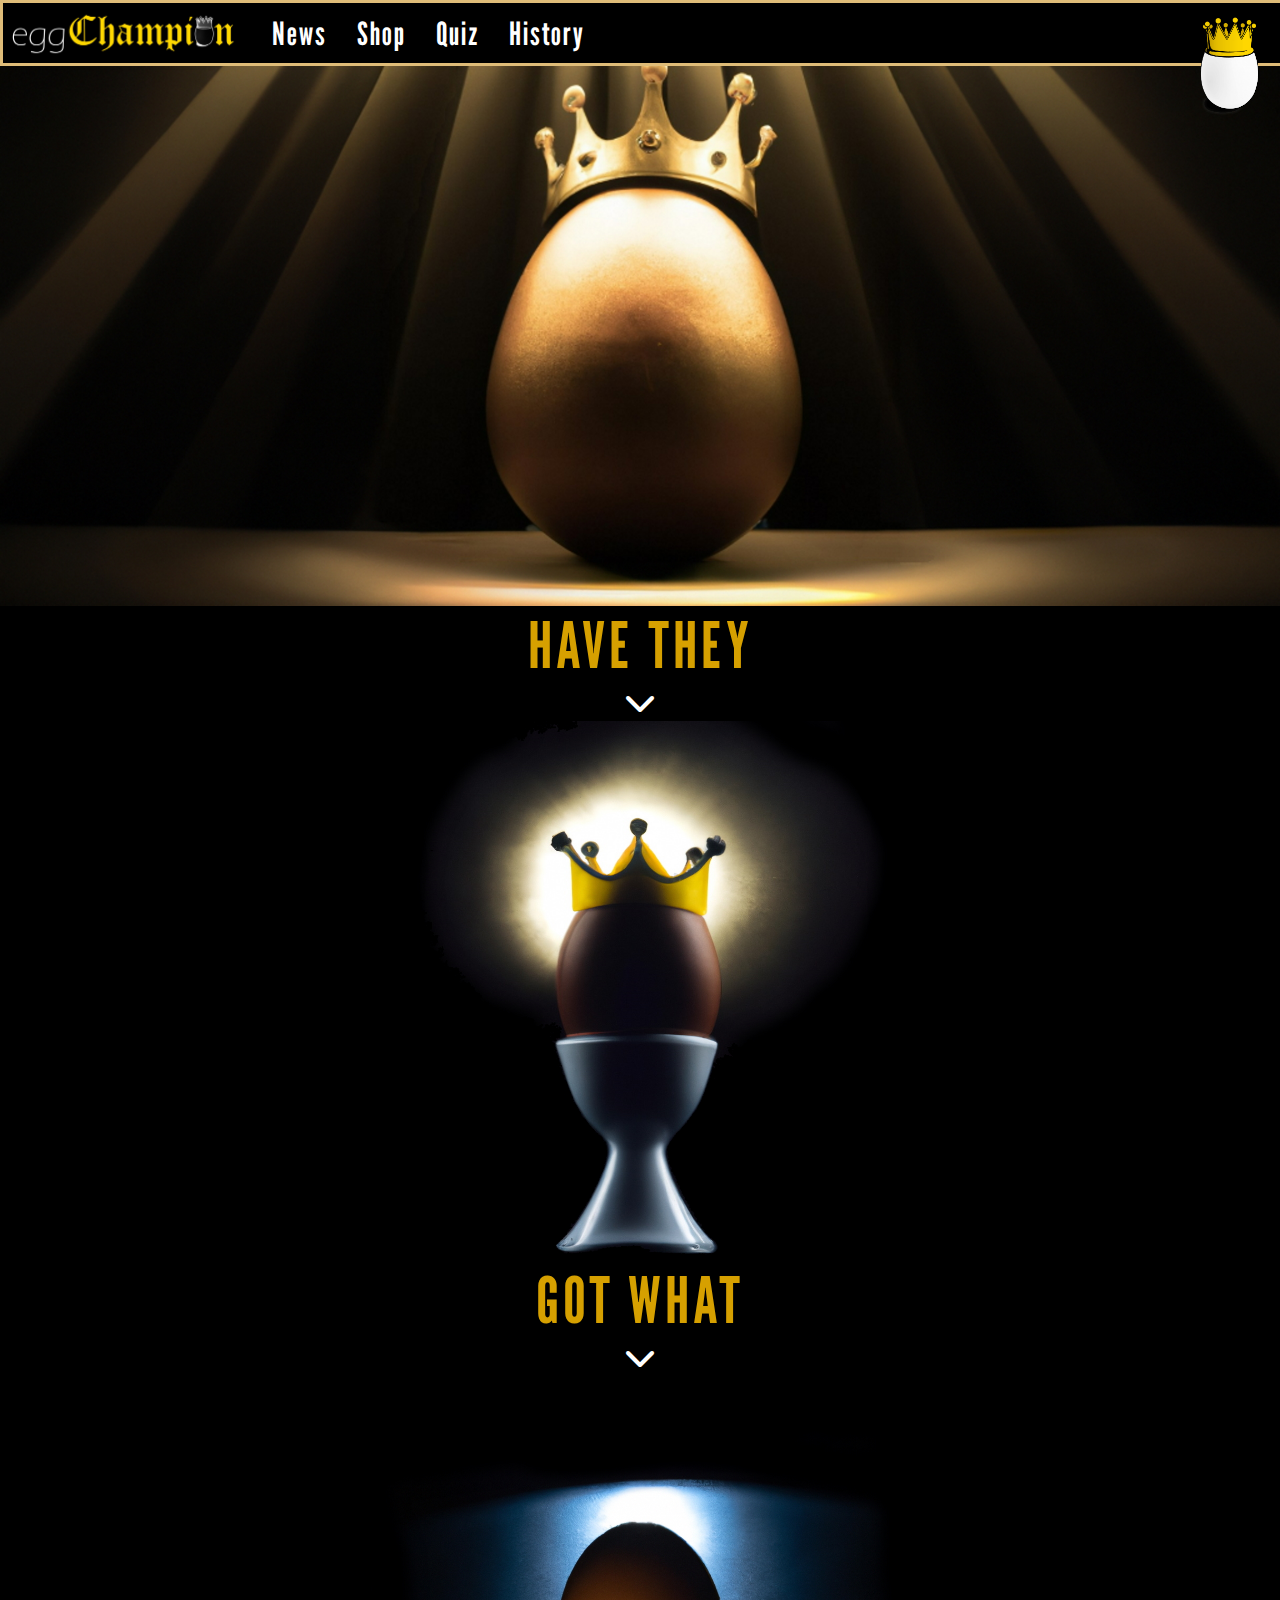
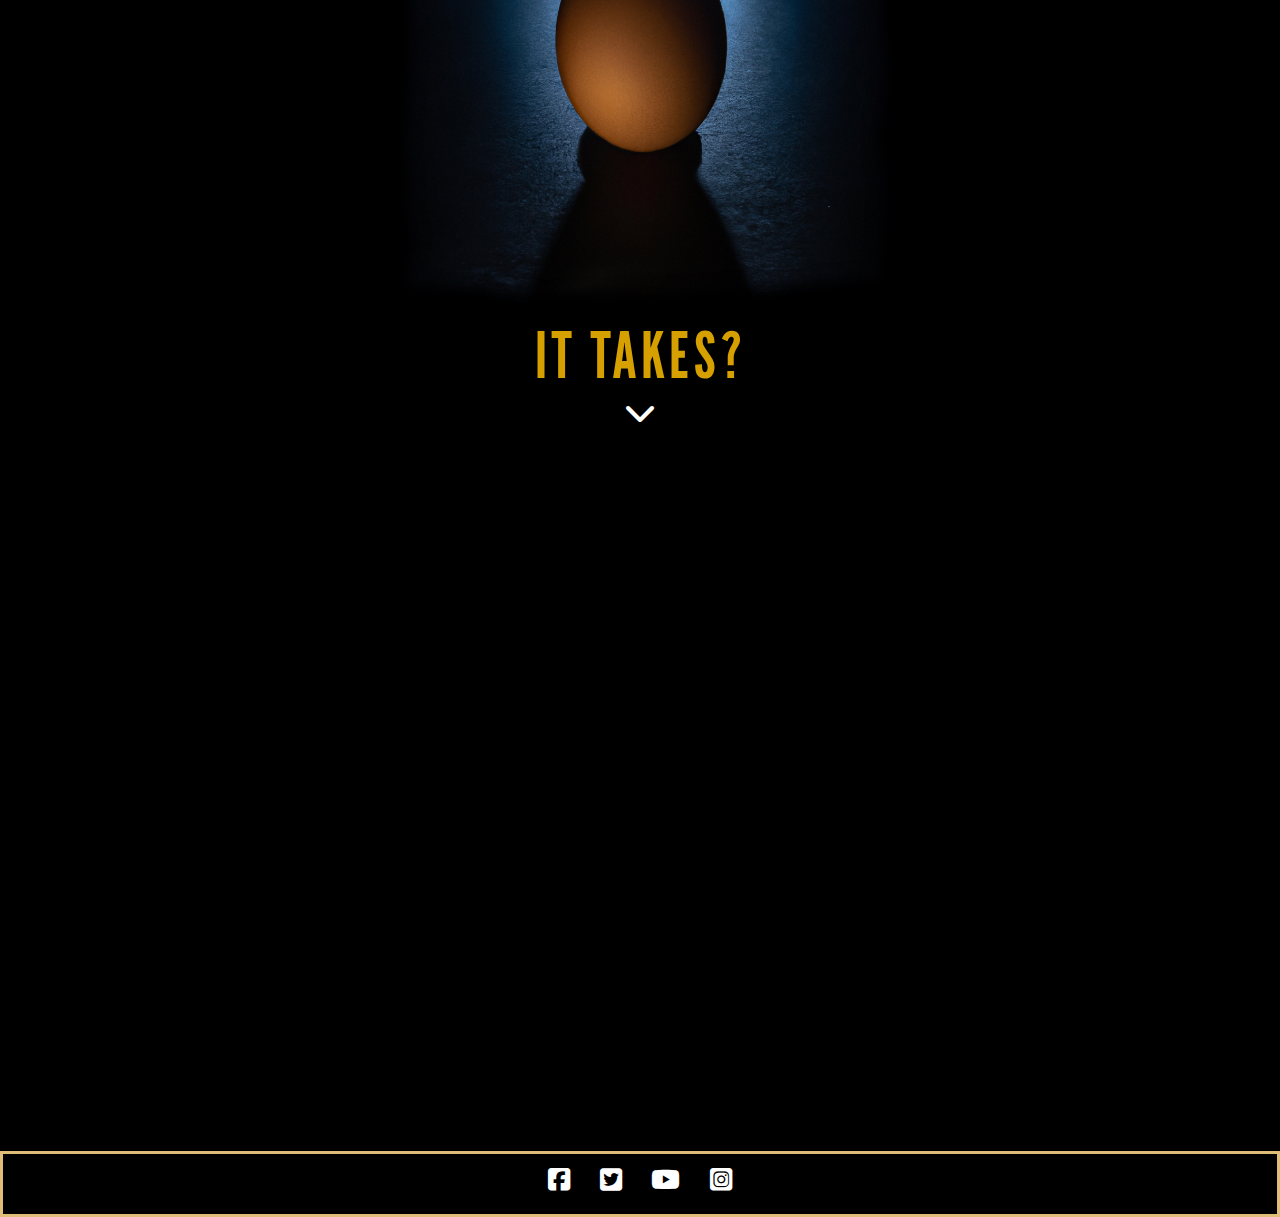
==== index.html @ 4ce57d50 "Make all chevrons clickable links" ====
<!DOCTYPE html>
<html lang="en">
<head>
  <meta charset="utf-8">
  <meta name="viewport" content="width=device-width">
  <title>Egg Champion</title>
	<link rel="stylesheet" href="https://cdnjs.cloudflare.com/ajax/libs/font-awesome/6.2.0/css/all.min.css">
  <link href="assets/css/style.css" rel="stylesheet" type="text/css">
	<meta name="description"
    content="The official home of Egg Champion. Containing up-to-date sports news, history of this noble tradition, and tasteful merchandise.">
  <meta name="keywords" content="egg, champion, home page">
  <meta name="author" content="Egg Champion">
</head>
<body>
<!-- 	Menu -->
  <header>
		<a href="index.html">
			<img src="assets/images/left-logo-words.jpg" id="left-logo">
		</a>
		<nav>
			<ul id="menu">
				<li>
					<a href="index.html"><img src="assets/images/right-logo.png" alt="Logo" id="left-logo-mobile-view"></a>
				</li>
				<li>
					<a href="news.html" aria-label="Go to our news page" class="not-active">News</a>
				</li>
				<li>
					<a href="shop.html" aria-label="Buy some tasteful merchandise" class="not-active">Shop</a>
				</li>
				<li>
					<a href="quiz.html" aria-label="Do our quiz" class="not-active">Quiz</a>
				</li>
				<li>
					<a href="history.html" aria-label="Go to our history page" class="not-active">History</a>
				</li>
			</ul>
		</nav>
	</header>
	<div id="right-logo"></div>
<!-- 	"Have They" -->
	<div id="big-egg-1">
		<div class="text-container">
			<div id="big-egg-1-text">
				<h1>Have They</h1>
				<a id="chevron1" href="#big-egg-2" <i class="fa-solid fa-chevron-down"></i></a>
			</div>
		</div>
	</div>
	<div id="big-egg-1-mobile-text">
		<h1>Have They</h1>
		<a id="chevron1" href="#big-egg-2" <i class="fa-solid fa-chevron-down"></i></a>
	</div>
<!-- 	"Got What" -->
	<div id="big-egg-2">
		<div class="text-container">
			<div id="big-egg-2-text">
				<h1 id=”got-what” >Got What</h1>
				<a id="chevron2" href="#big-egg-3" <i class="fa-solid fa-chevron-down"></i></a>
			</div>
		</div>
	</div>
	<div id="big-egg-2-mobile-text">
		<h1>Got What</h1>
		<a id="chevron2" href="#big-egg-3" <i class="fa-solid fa-chevron-down"></i></a>
	</div>
<!-- "It Takes" -->	
	<div id="big-egg-3">
		<div class="text-container">
			<div id="big-egg-3-text">
				<h1>It Takes?</h1>
				<a id="chevron3" href="#video" <i class="fa-solid fa-chevron-down"></i></a>
			</div>
		</div>
	</div>
	<div id="big-egg-3-mobile-text">
		<h1>It Takes?</h1>
		<a id="chevron3" href="#video" <i class="fa-solid fa-chevron-down"></i></a>
	</div>
<!-- Video. Embed code taken from YouTube -->
	<div class="iframe-container" id="video">	
		<iframe width="560" height="315" src="https://www.youtube.com/embed/-kl4j_AEC5k" title="YouTube video player" frameborder="0" allow="accelerometer; autoplay; clipboard-write; encrypted-media; gyroscope; picture-in-picture" allowfullscreen></iframe>
	</div>
<!-- Footer -->
	<footer>
		<ul class="social-networks">
			<li><a href="https://www.facebook.com" target="_blank"><i class="fa-brands fa-square-facebook"></i></a></li>
			<li><a href="https://www.twitter.com" target="_blank"><i class="fa-brands fa-square-twitter"></i></a></li>
			<li><a href="https://www.youtube.com/@egg_champion" target="_blank"><i class="fa-brands fa-youtube"></i></a></li>
			<li><a href="https://www.instagram.com/eggchampion/" target="_blank"><i class="fa-brands fa-square-instagram"></i></a></li>
		</ul>
	</footer>
</body>
</html>
---- assets/css/style.css ----
@import url(https://fonts.googleapis.com/css2?family=IM+Fell+Double+Pica&family=Trirong&family=League+Gothic);

* {
	margin:0;
	padding:0;
	border:0;
}

body {
	font-family: Trirong;
	color: white;
	background-color: black;
}

h1, h2, h3, h4 {
	font-family: "League Gothic";
	letter-spacing: 4px;
	color: #D6A000;
}

p {
	letter-spacing: 1px;
	line-height: 35px;
}

#left-logo {
	height: 100%;
	width: auto;
	float: left;
}

#left-logo-mobile-view {
	display: none;
}

#menu {
	font-size: 200%;
	list-style: none;
	letter-spacing: 2px;
	line-height: 60px;
}

#menu li {
	float: left;
	margin-left: 30px;
}

#menu a {
	font-family: "League Gothic";
	text-decoration: none;
}

#menu a:hover, #chevron1:hover, #chevron2:hover, #chevron3:hover, #chevron4:hover, #chevron5:hover, #chevron6:hover, #chevron7:hover {
	color: #FFD800;
}

.active {
	color: #FFD800;
} 

.not-active {
	color: white;
}

header {
	background-color: black;
	height: 60px;
  border: 3px solid #dfbc78;
  width: 100%;
  position: fixed;
  top: 0;
  left: 0;
	z-index: 2;
}

#right-logo {
  height: 100px;
  width: 100px;
  background-image: url("../images/right-logo.png");
  background-repeat: no-repeat;
  background-size: contain;
  background-position: right top;
  position: fixed;
  top: 15px;
  right: 15px;
	z-index: 3;
}

#big-egg-1 {
	height: 100vh;
	background: url("../images/big-egg-1.jpg") no-repeat center;
	background-size: cover;
	overflow: hidden;
	margin-top: 66px;
}

.text-container {
  position: relative;
  height: 100%;
}

#big-egg-1-text {
	font-size: 300%;
	font-family: "League Gothic";
	text-transform: uppercase;
	position: absolute;
	top: 50%;
  left: 80%;
  transform: translate(-50%, -50%);
	text-align: center;
}

#big-egg-1-mobile-text, #big-egg-2-mobile-text, #big-egg-3-mobile-text {
	display: none;
}

#big-egg-2 {
	height: 100vh;
	background: url("../images/big-egg-2.jpg") no-repeat center;
	background-size: contain;
	overflow: hidden;
}

#big-egg-2-text {
	font-size: 300%;
	font-family: "League Gothic";
	text-transform: uppercase;
	position: absolute;
	top: 50%;
  left: 20%;
  transform: translate(-50%, -50%);
	text-align: center;
}

#big-egg-3 {
	height: 100vh;
	background: url("../images/big-egg-3.jpg") no-repeat center;
	background-size: contain;
	overflow: hidden;
}

#big-egg-3-text {
	font-size: 300%;
	font-family: "League Gothic";
	text-transform: uppercase;
	position: absolute;
	top: 85%;
  left: 50%;
  transform: translate(-50%, -50%);
	text-align: center;
}

#chevron1, #chevron2, #chevron3, #chevron4, #chevron5, #chevron6, #chevron7 {
	color: white;
	text-decoration: none;
}

#quiz-egg {
	height: 100vh;
	background: url("../images/quiz-egg.jpg") no-repeat left;
	background-size: contain;
	overflow: hidden;
	margin-top: 66px;
}

.margin-bottom {
	margin-bottom: 120px;
}

#quiz-egg-text, #history-egg-text, #shop-egg-text, #news-egg-text {
	font-size: 300%;
	font-family: "League Gothic";
	text-transform: uppercase;
	position: absolute;
	top: 50%;
  left: 65%;
  transform: translate(-50%, -50%);
	text-align: center;
}

#quiz-info {
	width: 30%;
	margin-left: 15vw;
	font-size: 150%;
	text-align: center;
	color: #A8ACAD;
}

#small-print-right {
	float: right;
	margin-right: 5%;
	color: #A8ACAD;
}

#egg-quiz {
	margin-top: 40px;
	background: url("../images/toast.jpg") no-repeat center center;
	background-color: #313131;
	background-size: 60%;
}

#form {
	color: #F4F4F4;
	font-size: 18px;
	text-align: center;
}

#egg-quiz h2 {
	color: #F4F4F4;
	font-family: Trirong;
	font-weight: 550;
	letter-spacing: 2px;
	padding: 10px 20px;
	font-size: 20px;
}

table {
	margin-left:auto; 
  margin-right:auto;
  margin-bottom: 10px;
  text-align: center;
}

#history-egg {
	height: 100vh;
	background: url("../images/history-egg.jpg") no-repeat left;
	background-size: contain;
	overflow: hidden;
	margin-top: 66px;
}

select {
	font-size: 100%;
	color: black;
	border-radius: 10px;
	padding: 5px;
	background-color: #F4F4F4;
}

/* found this code here - https://stackoverflow.com/questions/3313456/css-borders-between-table-columns-only */
table td + td { 
	border-left:2px solid #F4F4F4; 
}
/* above */

input {
	font-size: 100%;
	border-radius: 10px;
	padding: 5px;
	background-color: #F4F4F4;
}

button {
	font-size: 100%;
	border-radius: 10px;
	padding: 5px;
	background-color: #DFBC78;
}

#reset {
	background-color: transparent;
	color: #F4F4F4;
}

input:hover {
	background-color: #DFBC78;
}
      
select:hover {
  background-color: #DFBC78;
}

#small-print-left {
	margin-left: 5%;
	color: #A8ACAD;
}

/* Took code for iframe-container and iframe from [w3schools] (https://www.w3schools.com/howto/howto_css_responsive_iframes.asp) and [Stack Overflow] (https://stackoverflow.com/questions/8366957/how-to-center-an-iframe-horizontally) */

.iframe-container {
	position: relative;
  overflow: hidden;
  padding-top: 56.25%;
}

iframe {
	position: absolute;
  top: 0;
  left: 0;
  bottom: 0;
  right: 0;
  width: 70%;
  height: 70%;
	display: block;
	margin: 0 auto;
}

footer {
	height: 60px;
	background-color: black;
	border: 3px solid #dfbc78;
	bottom: 0;
}

.social-networks {
	text-align: center;
	line-height: 60px;
}

.social-networks li {
	display: inline;
}

#youtube-button, .social-networks i {
	font-size: 160%;
	padding: 1%;
	color:white;
}

#youtube-button:hover, li i:hover {
	color: #FFD800;
}

.active {
	color: #FFD800;
}

/* Took this class code from https://www.thoughtco.com/wrapping-text-around-image-3466530#:~:text=Enter%20.,the%20text%20wraps%20around%20it. And edited it*/
.img-right-wrap {
	float: right; 
	padding: 80px;
	width: 33%;
}

.img-left-wrap {
	float: left; 
	padding: 80px;
	width: 30%;
}

#article {
	padding: 20px 0;
	background: rgba(0,0,0,0.80);
}

.article-text {
	font-size: 18px;
	padding: 20px 80px 20px 80px;
	color: #A8ACAD;
}

.article-text a{
	text-decoration: underline; 
	color: #A8ACAD;
}

/* Partly stolen from https://css-tricks.com/snippets/css/simple-and-nice-blockquote-styling/ and http://www.java2s.com/Code/HTMLCSS/Tags/borderforblockquote.htm*/
blockquote {
	text-align: center;
  quotes: "“" "”" "‘" "’";
	font-size: 20px;
	font-style: italic;
	width: 90%;
	margin: 40px auto;
	
	border-top-style: solid;
  border-top-width: 1px;
  border-top-color: #dfbc78;
	
	border-bottom-style: solid;
  border-bottom-width: 1px;
  border-bottom-color: #dfbc78;
}

/* Next two are partly stolen from https://css-tricks.com/quoting-in-html-quotations-citations-and-blockquotes/ */
blockquote::before {
  content: open-quote;
	font-size: 18px;
	color: #bb9260;
}

blockquote::after {
  content: close-quote;
	font-size: 18px;
	color: #bb9260;
}

#necklace {
	width: 25%;
	display: block;
  margin-left: auto;
  margin-right: auto;
	margin-bottom: 20px;
}

#history-box {
	background-image: url("../images/egg-timer.jpg");
	background-repeat: no-repeat;
	background-size: cover;
	background-attachment: fixed;
	width: 60%;
	margin: 0 auto;
}

#shop-egg {
	height: 100vh;
	background: url("../images/shop-egg.jpg") no-repeat left;
	background-size: contain;
	overflow: hidden;
	margin-top: 66px;
}

#shop-box {
	background-image: url("../images/feet.jpg");
  background-repeat: no-repeat;
  background-size: contain;
	background-position: center right;
	margin-right: 220px;
}

#shop-info {
  font-size: 150%;
  text-align: center;
  color: #A8ACAD;
  padding-top: 40px;
	padding-bottom: 40px;
	background: rgba(0,0,0,0.80);
	line-height: 2;
}

/* Took the next two blocks from https://www.w3schools.com/howto/howto_css_three_columns.asp. Spliced with zazzle code. I don't understand what the point of 'content' is here */
.column {
	float: left;
  width: 33.33%;
	text-align: center;
	line-height:150%;
	padding: 120px 0;
}

.left, .right {
  width: 38%;
}

.middle {
  width: 24%;
}

.row {
	background: #313131;
}

.row:after {
  content: "";
  display: table;
  clear: both;
}

.shop-links {
	color: white;
	text-decoration: none; 
	text-align: center;
	font-size: 18px;
}

#news-egg {
	height: 100vh;
	background: url("../images/news-egg.jpg") no-repeat left;
	background-size: contain;
	overflow: hidden;
	margin-top: 66px;
}

#results, #shop-info, #article {
	padding-top: 80px;
}

#news-egg-mobile-text, #shop-egg-mobile-text, #quiz-egg-mobile-text, #history-egg-mobile-text {
	display: none;
}

.page-intro {
	font-size: 150%;
  text-align: center;
  color: #A8ACAD;
	line-height: 2;
}

a {
	font-family: Trirong;
	color: #A8ACAD;
}

a:hover {
	color: #FFD800;
}

#menu a:hover {
	color: #FFD800;
}

#vs-background {
	height: 100vh;
	background: url("../images/vs-background.jpg") no-repeat center;
	background-size: cover;
	overflow: hidden;
}

#vs-background-flipped {
	height: 100vh;
	background: url("../images/vs-background-flipped.jpg") no-repeat center;
	background-size: cover;
	overflow: hidden;
}

.vs-background-text {
	font-size: 500%;
	font-family: "League Gothic";
	text-transform: uppercase;
	position: absolute;
	top: 50%;
  left: 50%;
  transform: translate(-50%, -50%);
	text-shadow: -10px 10px 1px black;
}

.vs-background-text-2 {
	font-size: 200%;
	font-family: "League Gothic";
	text-transform: uppercase;
	position: absolute;
	top: 10%;
  left: 10%;
  transform: translate(-50%, -50%);
	text-shadow: -10px 10px 1px black;
}

.vs-name-left {
	font-size: 200%;
	font-family: "League Gothic";
	text-transform: uppercase;
	position: absolute;
	top: 70%;
  left: 25%;
  transform: translate(-50%, -50%);
	text-shadow: -10px 10px 1px black;
	z-index: 1;
}

.vs-name-right {
	font-size: 200%;
	font-family: "League Gothic";
	text-transform: uppercase;
	position: absolute;
	top: 70%;
  left: 74.5%;
  transform: translate(-50%, -50%);
	text-shadow: -10px 10px 1px black;
	z-index: 1;
}

#results {
	font-size: 500%;
	font-family: "League Gothic";
	text-transform: uppercase;
	text-align: center;
	Margin-bottom: 20px;
}

.vs-left {
	position: absolute;
	top: 50%;
  left: 25%;
  transform: translate(-50%, -50%);
	object-fit: contain;
}

.vs-right {
	position: absolute;
	top: 50%;
  left: 75%;
  transform: translate(-50%, -50%);
	object-fit: contain;
}

.img-size {
	height: 60vh;
	width: auto;
}

.arrow {
	color: #d6a000;
}

#vs-background-arrow-1 {
	font-size: 500%;
	font-family: "League Gothic";
	position: absolute;
	top: 85%;
  left: 74.5%;
  transform: translate(-50%, -50%);
	text-shadow: -10px 10px 1px black;
}

#vs-background-arrow-2 {
	font-size: 500%;
	font-family: "League Gothic";
	position: absolute;
	top: 15%;
  left: 74.5%;
  transform: translate(-50%, -50%);
	text-shadow: -10px 10px 1px black;
}

#vs-background-arrow-3 {
	font-size: 500%;
	font-family: "League Gothic";
	position: absolute;
	top: 85%;
  left: 25%;
  transform: translate(-50%, -50%);
	text-shadow: -10px 10px 1px black;
}

#vs-background-arrow-4 {
	font-size: 500%;
	font-family: "League Gothic";
	position: absolute;
	top: 15%;
  left: 25%;
  transform: translate(-50%, -50%);
	text-shadow: -10px 10px 1px black;
}

@media screen and (min-width: 1366px) and (max-width: 1618px) {
	#quiz-egg-text, #history-egg-text, #shop-egg-text, #news-egg-text {
	  left: 75%;
	}

	#big-egg-1-text {
		left: 85%;
	}

	#big-egg-2-text {
		left: 15%;
	}
}

@media screen and (max-width: 1365px) {
	#big-egg-1, #big-egg-2, #big-egg-3, #history-egg, #shop-egg, #news-egg, #quiz-egg {
		height: 60vh;
	}
	
.margin-bottom {
	margin-bottom: 0;
}

	#big-egg-1-text, #big-egg-2-text, #big-egg-3-text, #history-egg-text, #news-egg-text, #quiz-egg-text, #shop-egg-text {
		display: none;
	}

	#big-egg-1-mobile-text, #big-egg-2-mobile-text, #big-egg-3-mobile-text, #history-egg-mobile-text, #news-egg-mobile-text, #quiz-egg-mobile-text, #shop-egg-mobile-text {
		display: block;
		font-size: 200%;
		font-family: "League Gothic";
		text-transform: uppercase;
		text-align: center;
	}

	#history-egg-mobile-text, #news-egg-mobile-text, #quiz-egg-mobile-text, #shop-egg-mobile-text {
		margin-bottom: 40px;
	}

/* 	#history-egg-mobile-text, #shop-egg-mobile-text, #news-egg-mobile-text, #quiz-egg-mobile-text {
		font-size: 200%;
		text-align: center;
	} */

	#shop-box {
	  margin: 0;
		padding: 0;
		background: transparent;
	}

	#shop-info {
		padding: 0 10px;
	}
	
	.column {
		float: none;
  	width: 100%;
		text-align: center;
		line-height:150%;
		padding: 20px 0;
	}

	.mobile-padding {
		padding-left: 13px;
		padding-right: 13px;
	}

/* Quiz */

	#quiz-info {
		width: 100%;
		margin-left: 0;
	}

	#egg-quiz {
		background-size: cover;
	}

@media screen and (max-width: 689px) {
	#left-logo {
		display:none;
	}

	#right-logo {
		display:none;
	}

	#left-logo-mobile-view {
		display: inline;
		height: 60px;
		margin-left: -12px;
	}

	#menu li {
		margin-left: 15px;
	}

	/* 	History */

	#article {
		padding: 6px 6px;
		background: rgba(0,0,0,0.80);
	}

	#history-box {
		background-image: none;
		width: 100%;
		margin: 0;
	}

	.article-text {
		font-size: 18px;
		padding: 13px 13px;
		color: #A8ACAD;
	}

	.img-right-wrap, .img-left-wrap, #necklace {
		float: none;
		padding: 0;
		width: 90vw;
		margin-left: 13px;
  	margin-right: 13px;
	}
}

@media screen and (max-width: 355px) {
	#menu {
    font-size: 150%;
	}
}

/* @media screen and (min-width: 944px) and (max-width: 1303px) {
	#history-egg {
		background-position: center;
		width: 100%;
		background-size: contain;
	}
	
	#history-egg-text {
		position: static;
		text-align: right;
		font-size: 400%;
	}

	#shop-box {
		background-image: url("https://live.staticflickr.com/65535/52489446559_7d9f5263b5_o_d.jpg");
  	background-repeat: no-repeat;
  	background-size: contain;
		background-position: center center;
		margin-right: 0px;
	}

	.column {
  	width: 100%;
		text-align: center;
		line-height:150%;
		padding: 60px 0;
	}
	
}

@media screen and (min-width: 944px) and (max-width: 1417px) { 
  #big-egg-1, #big-egg-2, #big-egg-3, .container {
		height: 70vw;
	}

	#big-egg-1-text, #big-egg-2-text, #big-egg-3-text {
		position: static;
		text-align: center;
		font-size: 400%;
	}

	#egg-quiz {
		background-size: cover;
	}

	
}

@media screen and (max-width: 944px) {
	#left-logo {
		display:none;
	}

	#right-logo {
		display:none;
	}

	#left-logo-mobile-view {
		display: inline;
		height: 60px;
		margin-left: -12px;
	}

	#menu li {
		margin-left: 15px;
	}
	
	#big-egg-1, #big-egg-2, #big-egg-3, .container {
		height: 100vw;
	}

	#big-egg-1-text, #big-egg-2-text, #big-egg-3-text, #history-egg-text, #shop-egg-text {
	position: static;
	text-align: center;
	font-size: 200%;
	}

	#quiz-egg, #history-egg, #shop-egg {
		width: 100%;
		background-position: center;
	}

	#quiz-egg-text {
		position: static;
		font-size: 200%;
	}
	
	#egg-quiz {
		background-size: cover;
	}

	#egg-quiz-text {
		position: static;
		font-size: 200%;
	}

	#quiz-info {
		position: static;
		font-size: 150%;
		width: 70%;
		margin: 0 auto;
	}

	.article-text {
		padding: 10px;
		text-align: start;
	}

	.img-right-wrap, .img-left-wrap, #necklace {
		float: none;
		padding: 10px;
		width: 90%;
	}

	.margin-bottom {
		margin-bottom: 10px;
	}
	
	#shop-box {
	  margin-right: 0;
		background: transparent;
		background-size: contain;
	}

	#shop-info {
		padding: 0 10px;
	}

	.column {
  	width: 100%;
		text-align: center;
		line-height:150%;
		padding: 60px 0;
	}

	#history-box {
		background-position: center top;
		width: 85%;
		margin: 0 auto;
		background-attachment: fixed;
	}
	
} */
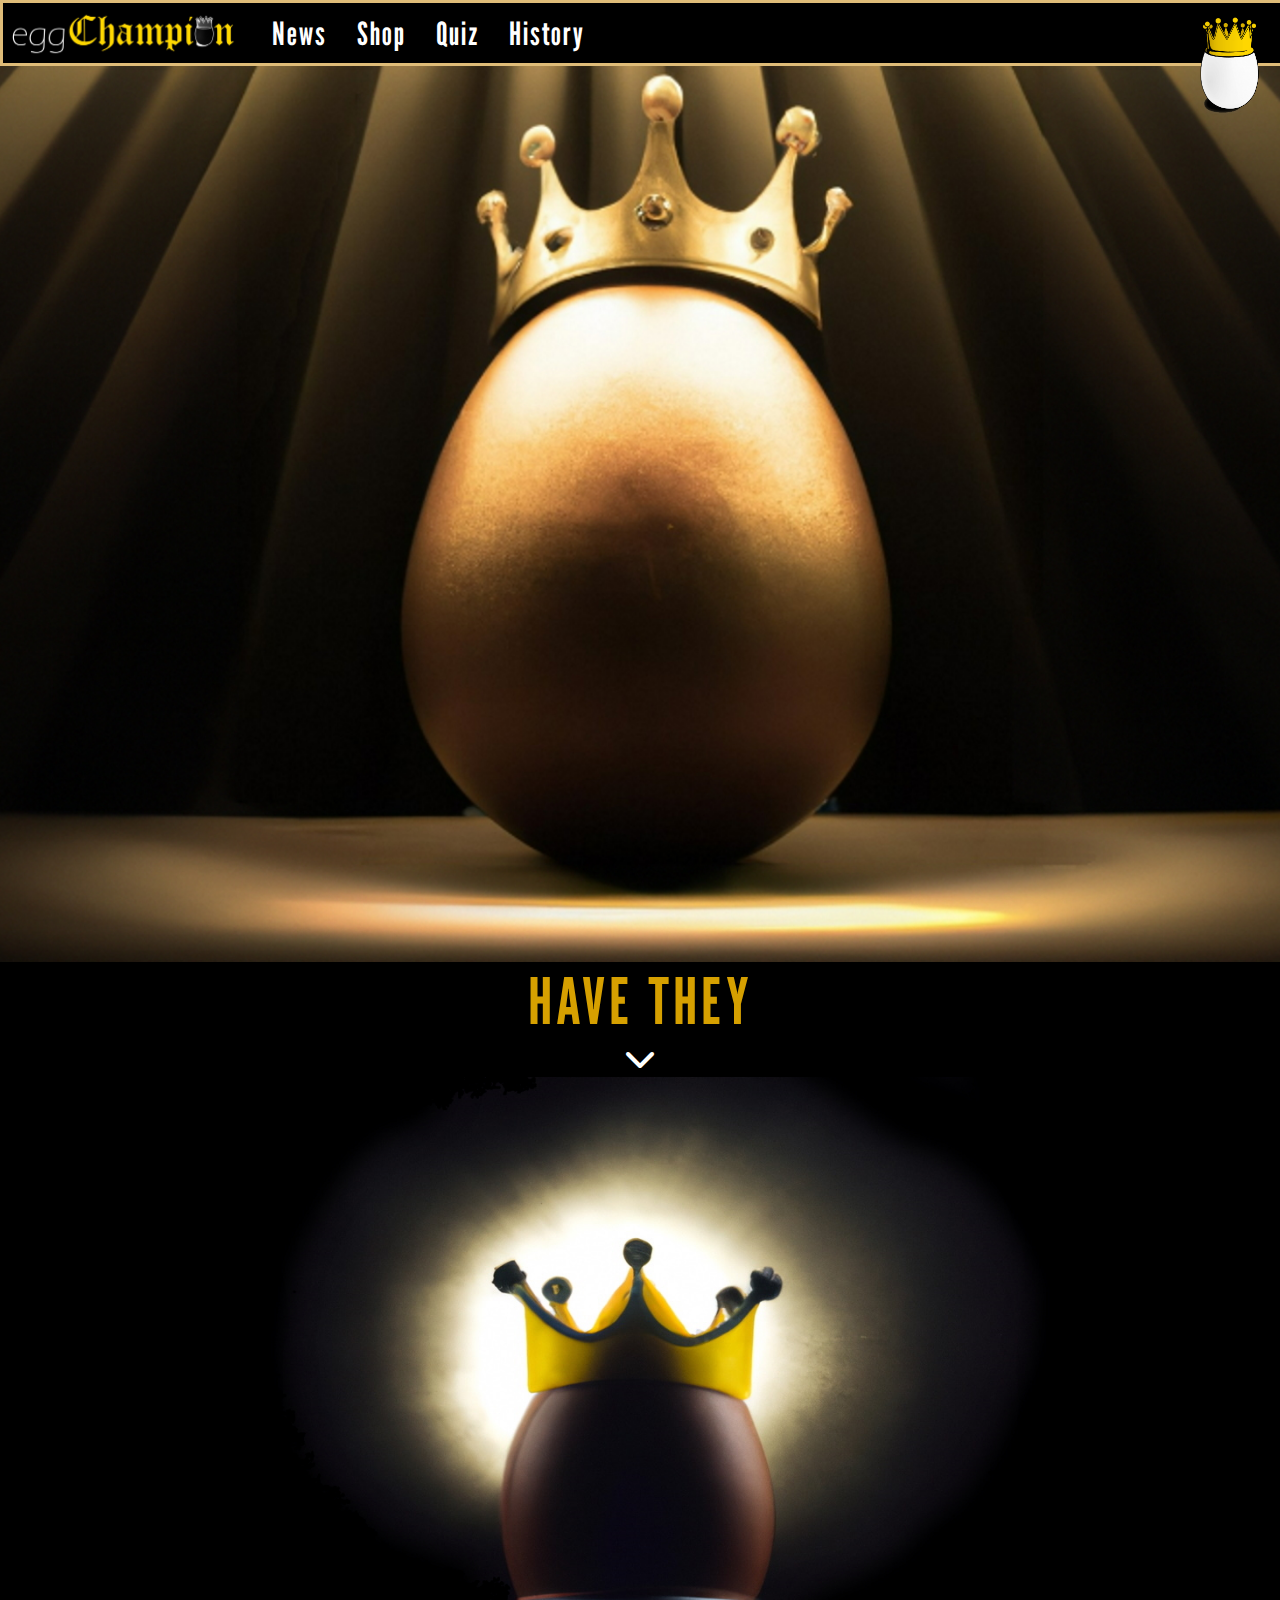
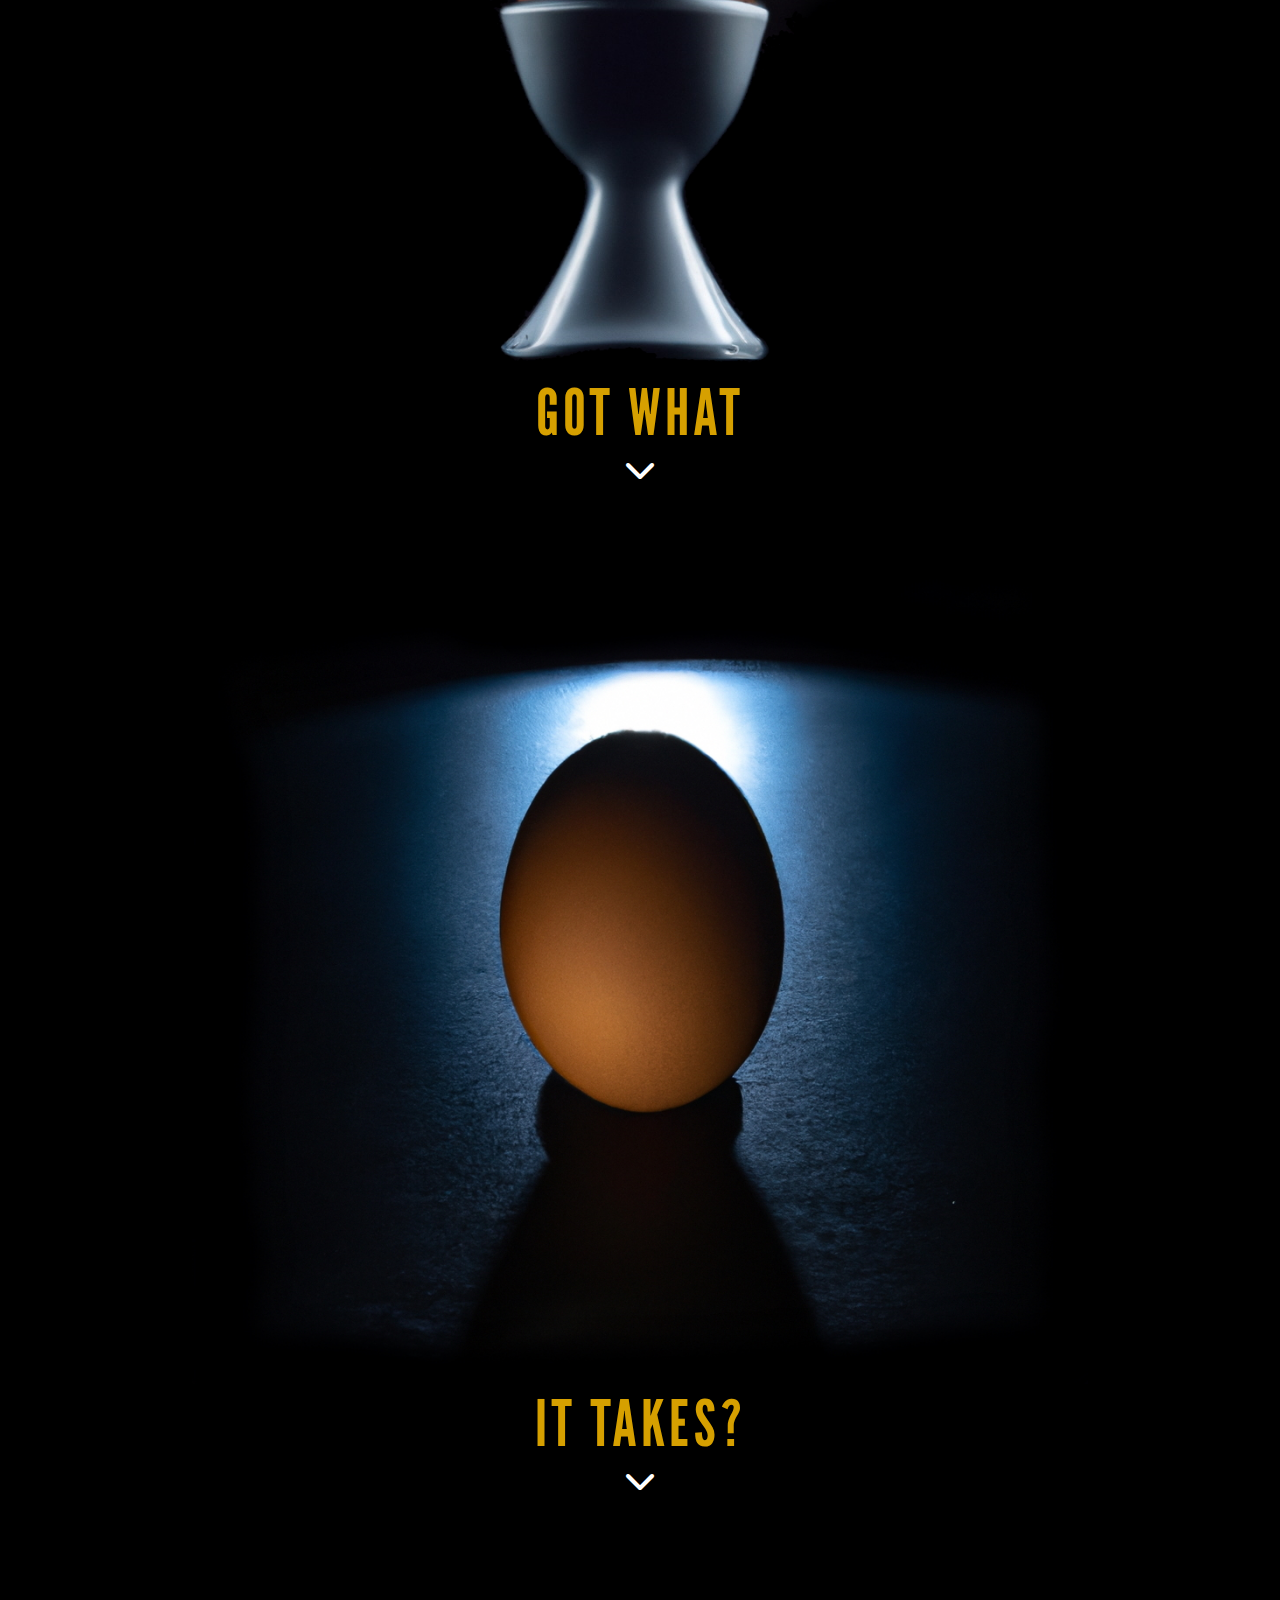
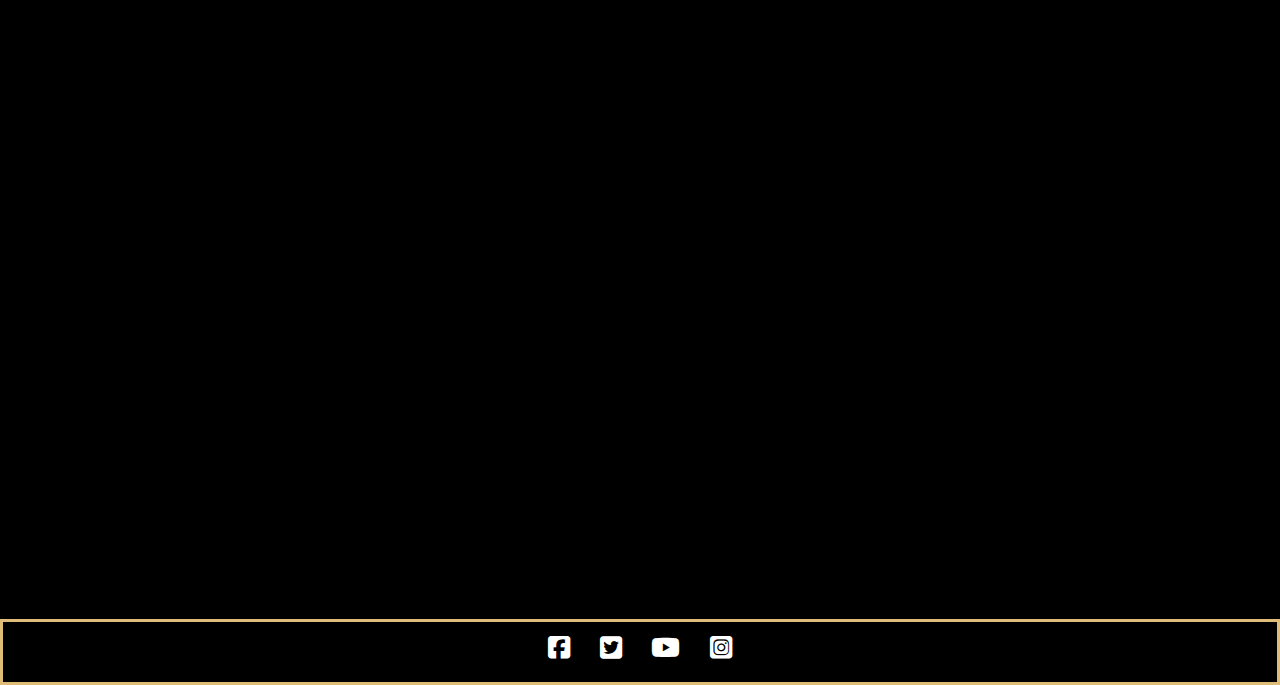
==== commit fb0acca3: "Remove css code from html files and update readme" ====
--- a/index.html
+++ b/index.html
@@ -77,9 +77,9 @@
 		<h1>It Takes?</h1>
 		<a id="chevron3" href="#video" <i class="fa-solid fa-chevron-down"></i></a>
 	</div>
-<!-- Video. Embed code taken from YouTube -->
+<!-- Video. Embed code taken from YouTube and then edited -->
 	<div class="iframe-container" id="video">	
-		<iframe width="560" height="315" src="https://www.youtube.com/embed/-kl4j_AEC5k" title="YouTube video player" frameborder="0" allow="accelerometer; autoplay; clipboard-write; encrypted-media; gyroscope; picture-in-picture" allowfullscreen></iframe>
+		<iframe src="https://www.youtube.com/embed/-kl4j_AEC5k" title="YouTube video player" allow="accelerometer; autoplay; clipboard-write; encrypted-media; gyroscope; picture-in-picture" allowfullscreen></iframe>
 	</div>
 <!-- Footer -->
 	<footer>
--- a/assets/css/style.css
+++ b/assets/css/style.css
@@ -1,4 +1,4 @@
-@import url(https://fonts.googleapis.com/css2?family=IM+Fell+Double+Pica&family=Trirong&family=League+Gothic);
+ @import url(https://fonts.googleapis.com/css2?family=IM+Fell+Double+Pica&family=Trirong&family=League+Gothic);
 
 * {
 	margin:0;
@@ -8,7 +8,7 @@
 
 body {
 	font-family: Trirong;
-	color: white;
+	color: #a2a19c;
 	background-color: black;
 }
 
@@ -22,6 +22,54 @@
 	letter-spacing: 1px;
 	line-height: 35px;
 }
+
+/* ------------------------------ Misc ----------------------------------- */
+
+#menu a:hover, #chevron1:hover, #chevron2:hover, #chevron3:hover, #chevron4:hover, #chevron5:hover, #chevron6:hover, #chevron7:hover, #chevron8:hover {
+	color: #FFD800;
+}
+
+#chevron1, #chevron2, #chevron3, #chevron4, #chevron5, #chevron6, #chevron7, #chevron8 {
+	color: white;
+	text-decoration: none;
+}
+
+#youtube-button, .social-networks i {
+	font-size: 160%;
+	padding: 1%;
+	color:white;
+}
+
+#youtube-button:hover, li i:hover {
+	color: #FFD800;
+}
+
+.active {
+	color: #FFD800;
+}
+
+hr {
+	border: 1px solid #dfbc78;
+}
+
+#results, #shop-info, #article {
+	padding-top: 100px;
+}
+
+.page-intro {
+	font-size: 26px;
+  text-align: center;
+  color: #A8ACAD;
+	line-height: 2;
+	font-weight: bold; 
+	padding-bottom: 20px;
+}
+
+a {
+	color: #A8ACAD;
+}
+
+/* ------------------------------ Header ----------------------------------- */
 
 #left-logo {
 	height: 100%;
@@ -50,7 +98,7 @@
 	text-decoration: none;
 }
 
-#menu a:hover, #chevron1:hover, #chevron2:hover, #chevron3:hover, #chevron4:hover, #chevron5:hover, #chevron6:hover, #chevron7:hover {
+#menu a:hover {
 	color: #FFD800;
 }
 
@@ -66,7 +114,7 @@
 	background-color: black;
 	height: 60px;
   border: 3px solid #dfbc78;
-  width: 100%;
+  width: 100vw;
   position: fixed;
   top: 0;
   left: 0;
@@ -86,6 +134,90 @@
 	z-index: 3;
 }
 
+/* ----------------------------- Footer ---------------------------------- */
+
+footer {
+	height: 60px;
+	background-color: black;
+	border: 3px solid #dfbc78;
+	bottom: 0;
+}
+
+.social-networks {
+	text-align: center;
+	line-height: 60px;
+}
+
+.social-networks li {
+	display: inline;
+}
+
+/* ------------------------- Page Title Text ------------------------------ */
+
+#big-egg-1-text, #big-egg-2-text, #big-egg-3-text, .title-text, #quiz-egg-text, #history-egg-text, #shop-egg-text, #news-egg-text {
+	font-size: 300%;
+	text-transform: uppercase;
+	position: absolute;
+	text-align: center;
+}
+
+#big-egg-1-text, #big-egg-2-text, #big-egg-3-text {
+	transform: translate(-50%, -50%);
+}
+
+/* ------Title image and text spacing for News, Shop, Quiz, Thankyou & History -----*/
+
+.title-div {
+	height: 100vh;
+}
+
+.text-container {
+	position: relative;
+  height: 100%;
+}
+
+.title-image-and-text {
+	position: absolute;
+	top: 50%;
+  left: 32%;
+  transform: translate(-50%, -50%);
+	object-fit: contain;
+}
+
+.title-img-size {
+	height: 60vh;
+	width: auto;
+}
+
+.title-text {
+  top: 50%;
+  left: 100%;
+	z-index: 2;
+	white-space: nowrap;
+}
+
+#history-title-text {
+	margin-left: 40%;
+}
+
+#egg-quiz-title-text {
+	margin-left: 11%;
+}
+
+#news-title-text {
+	margin-left: 50%;
+}
+
+#shop-title-text {
+	margin-left: 52%;
+}
+
+#answers-title-text {
+	margin-left: 3%;
+}
+
+/* --------------------------- Index Page -------------------------------- */
+
 #big-egg-1 {
 	height: 100vh;
 	background: url("../images/big-egg-1.jpg") no-repeat center;
@@ -94,20 +226,9 @@
 	margin-top: 66px;
 }
 
-.text-container {
-  position: relative;
-  height: 100%;
-}
-
 #big-egg-1-text {
-	font-size: 300%;
-	font-family: "League Gothic";
-	text-transform: uppercase;
-	position: absolute;
 	top: 50%;
   left: 80%;
-  transform: translate(-50%, -50%);
-	text-align: center;
 }
 
 #big-egg-1-mobile-text, #big-egg-2-mobile-text, #big-egg-3-mobile-text {
@@ -122,14 +243,8 @@
 }
 
 #big-egg-2-text {
-	font-size: 300%;
-	font-family: "League Gothic";
-	text-transform: uppercase;
-	position: absolute;
 	top: 50%;
   left: 20%;
-  transform: translate(-50%, -50%);
-	text-align: center;
 }
 
 #big-egg-3 {
@@ -140,139 +255,8 @@
 }
 
 #big-egg-3-text {
-	font-size: 300%;
-	font-family: "League Gothic";
-	text-transform: uppercase;
-	position: absolute;
 	top: 85%;
   left: 50%;
-  transform: translate(-50%, -50%);
-	text-align: center;
-}
-
-#chevron1, #chevron2, #chevron3, #chevron4, #chevron5, #chevron6, #chevron7 {
-	color: white;
-	text-decoration: none;
-}
-
-#quiz-egg {
-	height: 100vh;
-	background: url("../images/quiz-egg.jpg") no-repeat left;
-	background-size: contain;
-	overflow: hidden;
-	margin-top: 66px;
-}
-
-.margin-bottom {
-	margin-bottom: 120px;
-}
-
-#quiz-egg-text, #history-egg-text, #shop-egg-text, #news-egg-text {
-	font-size: 300%;
-	font-family: "League Gothic";
-	text-transform: uppercase;
-	position: absolute;
-	top: 50%;
-  left: 65%;
-  transform: translate(-50%, -50%);
-	text-align: center;
-}
-
-#quiz-info {
-	width: 30%;
-	margin-left: 15vw;
-	font-size: 150%;
-	text-align: center;
-	color: #A8ACAD;
-}
-
-#small-print-right {
-	float: right;
-	margin-right: 5%;
-	color: #A8ACAD;
-}
-
-#egg-quiz {
-	margin-top: 40px;
-	background: url("../images/toast.jpg") no-repeat center center;
-	background-color: #313131;
-	background-size: 60%;
-}
-
-#form {
-	color: #F4F4F4;
-	font-size: 18px;
-	text-align: center;
-}
-
-#egg-quiz h2 {
-	color: #F4F4F4;
-	font-family: Trirong;
-	font-weight: 550;
-	letter-spacing: 2px;
-	padding: 10px 20px;
-	font-size: 20px;
-}
-
-table {
-	margin-left:auto; 
-  margin-right:auto;
-  margin-bottom: 10px;
-  text-align: center;
-}
-
-#history-egg {
-	height: 100vh;
-	background: url("../images/history-egg.jpg") no-repeat left;
-	background-size: contain;
-	overflow: hidden;
-	margin-top: 66px;
-}
-
-select {
-	font-size: 100%;
-	color: black;
-	border-radius: 10px;
-	padding: 5px;
-	background-color: #F4F4F4;
-}
-
-/* found this code here - https://stackoverflow.com/questions/3313456/css-borders-between-table-columns-only */
-table td + td { 
-	border-left:2px solid #F4F4F4; 
-}
-/* above */
-
-input {
-	font-size: 100%;
-	border-radius: 10px;
-	padding: 5px;
-	background-color: #F4F4F4;
-}
-
-button {
-	font-size: 100%;
-	border-radius: 10px;
-	padding: 5px;
-	background-color: #DFBC78;
-}
-
-#reset {
-	background-color: transparent;
-	color: #F4F4F4;
-}
-
-input:hover {
-	background-color: #DFBC78;
-}
-      
-select:hover {
-  background-color: #DFBC78;
-}
-
-#small-print-left {
-	margin-left: 5%;
-	color: #A8ACAD;
 }
 
 /* Took code for iframe-container and iframe from [w3schools] (https://www.w3schools.com/howto/howto_css_responsive_iframes.asp) and [Stack Overflow] (https://stackoverflow.com/questions/8366957/how-to-center-an-iframe-horizontally) */
@@ -293,96 +277,172 @@
   height: 70%;
 	display: block;
 	margin: 0 auto;
-}
-
-footer {
-	height: 60px;
-	background-color: black;
-	border: 3px solid #dfbc78;
-	bottom: 0;
-}
-
-.social-networks {
+	border: none; 
+}
+
+/* --------------------------- Quiz Page -------------------------------- */
+
+#quiz-egg {
+	height: 100vh;
+	background: url("../images/quiz-egg.jpg") no-repeat left;
+	background-size: contain;
+	overflow: hidden;
+	margin-top: 66px;
+}
+
+#egg-quiz {
+	margin-top: 40px;
+	background: url("../images/toast.jpg") no-repeat center center;
+	background-color: #313131;
+	background-size: 60%;
+}
+
+input[name="mayo"] {
+	accent-color: #313131;
+}
+
+.margin-bottom {
+	margin-bottom: 120px;
+}
+
+#small-print-right {
+	float: right;
+	margin-right: 5%;
+}
+
+#small-print-left {
+	margin-left: 5%;
+}
+
+#small-print-right, #small-print-left {
+	color: #A8ACAD;
+	font-size: 16px;
+}
+
+#form {
+	color: #F4F4F4;
+	font-size: 24px;
 	text-align: center;
-	line-height: 60px;
-}
-
-.social-networks li {
-	display: inline;
-}
-
-#youtube-button, .social-networks i {
-	font-size: 160%;
-	padding: 1%;
-	color:white;
-}
-
-#youtube-button:hover, li i:hover {
+}
+
+/* Change this below - not h2 */
+#egg-quiz h2 {
+	color: #F4F4F4;
+	font-family: Trirong;
+	font-weight: 550;
+	letter-spacing: 2px;
+	padding: 10px 20px;
+	font-size: 26px;
+}
+
+table {
+	margin-left:auto; 
+  margin-right:auto;
+  margin-bottom: 10px;
+  text-align: center;
+}
+
+/* found this code here - 
+https://stackoverflow.com/questions/3313456/css-borders-between-table-columns-only */
+table td + td { 
+	border-left: 2px solid #F4F4F4; 
+}
+
+select, input, button {
+	font-size: 100%;
+	border-radius: 10px;
+	padding: 5px;
+	background-color: #F4F4F4;
+}
+
+select {
+	color: black;
+}
+
+input:hover, select:hover, button {
+	background-color: #DFBC78;
+}
+
+#reset {
+	background-color: transparent;
+	color: #F4F4F4;
+}
+
+/* -------------------------- History Page ------------------------------- */
+
+#history-egg {
+	height: 100vh;
+	background: url("../images/history-egg.jpg") no-repeat left;
+	background-size: contain;
+	overflow: hidden;
+	margin-top: 66px;
+}
+
+#history-box {
+	background-image: url("../images/egg-timer.jpg");
+	background-repeat: no-repeat;
+	background-size: cover;
+	background-attachment: fixed;
+	width: 50%;
+	margin: 0 auto;
+}
+
+#article {
+	padding: 20px 0;
+	background: rgba(0,0,0,0.80);
+}
+
+.article-text {
+	font-size: 24px;
+	padding: 20px 80px 20px 80px;
+	color: #A8ACAD;
+}
+
+.article-text a{
+	text-decoration: underline; 
+	color: #A8ACAD;
+}
+
+a:hover {
 	color: #FFD800;
 }
 
-.active {
-	color: #FFD800;
+/* Partly taken from https://css-tricks.com/snippets/css/simple-and-nice-blockquote-styling/ and http://www.java2s.com/Code/HTMLCSS/Tags/borderforblockquote.htm*/
+blockquote {
+	text-align: center;
+  quotes: "“" "”" "‘" "’";
+	font-size: 22px;
+	font-style: italic;
+	width: 90%;
+	margin: 40px auto;
+	border-top: 1px solid #dfbc78;
+	border-bottom: 1px solid #dfbc78;
+}
+
+/* Next two blocks are partly taken from https://css-tricks.com/quoting-in-html-quotations-citations-and-blockquotes/ */
+blockquote::before {
+  content: open-quote;
+	font-size: 22px;
+	color: #bb9260;
+}
+
+blockquote::after {
+  content: close-quote;
+	font-size: 22px;
+	color: #bb9260;
 }
 
 /* Took this class code from https://www.thoughtco.com/wrapping-text-around-image-3466530#:~:text=Enter%20.,the%20text%20wraps%20around%20it. And edited it*/
 .img-right-wrap {
 	float: right; 
-	padding: 80px;
-	width: 33%;
+	padding: 30px 80px 30px 40px;
+	width: 25%;
 }
 
 .img-left-wrap {
 	float: left; 
-	padding: 80px;
-	width: 30%;
-}
-
-#article {
-	padding: 20px 0;
-	background: rgba(0,0,0,0.80);
-}
-
-.article-text {
-	font-size: 18px;
-	padding: 20px 80px 20px 80px;
-	color: #A8ACAD;
-}
-
-.article-text a{
-	text-decoration: underline; 
-	color: #A8ACAD;
-}
-
-/* Partly stolen from https://css-tricks.com/snippets/css/simple-and-nice-blockquote-styling/ and http://www.java2s.com/Code/HTMLCSS/Tags/borderforblockquote.htm*/
-blockquote {
-	text-align: center;
-  quotes: "“" "”" "‘" "’";
-	font-size: 20px;
-	font-style: italic;
-	width: 90%;
-	margin: 40px auto;
-	
-	border-top-style: solid;
-  border-top-width: 1px;
-  border-top-color: #dfbc78;
-	
-	border-bottom-style: solid;
-  border-bottom-width: 1px;
-  border-bottom-color: #dfbc78;
-}
-
-/* Next two are partly stolen from https://css-tricks.com/quoting-in-html-quotations-citations-and-blockquotes/ */
-blockquote::before {
-  content: open-quote;
-	font-size: 18px;
-	color: #bb9260;
-}
-
-blockquote::after {
-  content: close-quote;
-	font-size: 18px;
-	color: #bb9260;
+	padding: 30px 40px 30px 80px;
+	width: 25%;
 }
 
 #necklace {
@@ -393,14 +453,7 @@
 	margin-bottom: 20px;
 }
 
-#history-box {
-	background-image: url("../images/egg-timer.jpg");
-	background-repeat: no-repeat;
-	background-size: cover;
-	background-attachment: fixed;
-	width: 60%;
-	margin: 0 auto;
-}
+/* -------------------------- Shop Page ------------------------------- */
 
 #shop-egg {
 	height: 100vh;
@@ -419,7 +472,7 @@
 }
 
 #shop-info {
-  font-size: 150%;
+  font-size: 26px;
   text-align: center;
   color: #A8ACAD;
   padding-top: 40px;
@@ -428,21 +481,23 @@
 	line-height: 2;
 }
 
-/* Took the next two blocks from https://www.w3schools.com/howto/howto_css_three_columns.asp. Spliced with zazzle code. I don't understand what the point of 'content' is here */
+.zazzle-image {
+	max-width: 80%;
+	max-height: auto;
+}
+
+/* Took the next few blocks from https://www.w3schools.com/howto/howto_css_three_columns.asp. */
 .column {
 	float: left;
   width: 33.33%;
 	text-align: center;
 	line-height:150%;
 	padding: 120px 0;
-}
-
-.left, .right {
-  width: 38%;
-}
-
-.middle {
-  width: 24%;
+	border: none;
+}
+
+.left, .right, .middle {
+  width: 33.33%;
 }
 
 .row {
@@ -459,8 +514,10 @@
 	color: white;
 	text-decoration: none; 
 	text-align: center;
-	font-size: 18px;
-}
+	font-size: 24px;
+}
+
+/* -------------------------- News Page ------------------------------- */
 
 #news-egg {
 	height: 100vh;
@@ -470,60 +527,74 @@
 	margin-top: 66px;
 }
 
-#results, #shop-info, #article {
-	padding-top: 80px;
-}
-
-#news-egg-mobile-text, #shop-egg-mobile-text, #quiz-egg-mobile-text, #history-egg-mobile-text {
-	display: none;
-}
-
-.page-intro {
-	font-size: 150%;
-  text-align: center;
-  color: #A8ACAD;
-	line-height: 2;
-}
-
-a {
-	font-family: Trirong;
-	color: #A8ACAD;
-}
-
-a:hover {
-	color: #FFD800;
-}
-
-#menu a:hover {
-	color: #FFD800;
-}
-
-#vs-background {
+.vs-background, #vs-background-flipped {
 	height: 100vh;
+	overflow: hidden;
+	border: 3px solid #dfbc78;
+}
+
+.vs-background {
 	background: url("../images/vs-background.jpg") no-repeat center;
 	background-size: cover;
-	overflow: hidden;
 }
 
 #vs-background-flipped {
-	height: 100vh;
 	background: url("../images/vs-background-flipped.jpg") no-repeat center;
 	background-size: cover;
-	overflow: hidden;
+}
+
+.vs-background-text, .vs-background-text-2, .vs-name-left, .vs-name-right {
+	text-transform: uppercase;
+	position: absolute;
+	transform: translate(-50%, -50%);
+}
+
+.vs-background-text, .vs-background-text-2, .vs-name-left, .vs-name-right {
+		text-shadow: -10px 10px 1px black;
 }
 
 .vs-background-text {
 	font-size: 500%;
-	font-family: "League Gothic";
+	top: 50%;
+  left: 50%;
+	z-index: 2;
+}
+
+.vs-background-text-2 {
+	font-size: 200%;
+	top: 10%;
+  left: 10%;
+}
+
+.vs-name-left {
+	font-size: 200%;
+	top: 70vh;
+  left: 25vw;
+	z-index: 1;
+  text-align: center;
+}
+
+.vs-name-right {
+	font-size: 200%;
+	top: 70vh;
+  left: 74.5vw;
+	z-index: 1;
+  text-align: center;
+}
+
+.winner {
+	font-size: 600%;
 	text-transform: uppercase;
 	position: absolute;
-	top: 50%;
-  left: 50%;
-  transform: translate(-50%, -50%);
-	text-shadow: -10px 10px 1px black;
-}
-
-.vs-background-text-2 {
+  top: 45%;
+  left: 30%;
+	transform: rotate(-20deg)
+             skew(-20deg);
+	text-shadow: 3px 0 0 #000, 0 -3px 0 #000, 0 3px 0 #000, -3px 0 0 #000;
+	z-index: 2;
+}
+
+#round2, #round3 {
 	font-size: 200%;
 	font-family: "League Gothic";
 	text-transform: uppercase;
@@ -534,30 +605,6 @@
 	text-shadow: -10px 10px 1px black;
 }
 
-.vs-name-left {
-	font-size: 200%;
-	font-family: "League Gothic";
-	text-transform: uppercase;
-	position: absolute;
-	top: 70%;
-  left: 25%;
-  transform: translate(-50%, -50%);
-	text-shadow: -10px 10px 1px black;
-	z-index: 1;
-}
-
-.vs-name-right {
-	font-size: 200%;
-	font-family: "League Gothic";
-	text-transform: uppercase;
-	position: absolute;
-	top: 70%;
-  left: 74.5%;
-  transform: translate(-50%, -50%);
-	text-shadow: -10px 10px 1px black;
-	z-index: 1;
-}
-
 #results {
 	font-size: 500%;
 	font-family: "League Gothic";
@@ -587,49 +634,20 @@
 	width: auto;
 }
 
-.arrow {
-	color: #d6a000;
-}
-
-#vs-background-arrow-1 {
-	font-size: 500%;
-	font-family: "League Gothic";
-	position: absolute;
-	top: 85%;
-  left: 74.5%;
-  transform: translate(-50%, -50%);
-	text-shadow: -10px 10px 1px black;
-}
-
-#vs-background-arrow-2 {
-	font-size: 500%;
-	font-family: "League Gothic";
-	position: absolute;
-	top: 15%;
-  left: 74.5%;
-  transform: translate(-50%, -50%);
-	text-shadow: -10px 10px 1px black;
-}
-
-#vs-background-arrow-3 {
-	font-size: 500%;
-	font-family: "League Gothic";
-	position: absolute;
-	top: 85%;
-  left: 25%;
-  transform: translate(-50%, -50%);
-	text-shadow: -10px 10px 1px black;
-}
-
-#vs-background-arrow-4 {
-	font-size: 500%;
-	font-family: "League Gothic";
-	position: absolute;
-	top: 15%;
-  left: 25%;
-  transform: translate(-50%, -50%);
-	text-shadow: -10px 10px 1px black;
-}
+/* -------------------------- Thankyou Page ------------------------------- */
+
+#answers {
+	font-size: 24px;
+	margin-bottom: 100px;
+	text-align: center;
+}
+
+.questions {
+	color: #dfbc78;
+	font-weight: bold;
+}
+
+/* ------------------------ Mobiles / Tablets ----------------------------- */
 
 @media screen and (min-width: 1366px) and (max-width: 1618px) {
 	#quiz-egg-text, #history-egg-text, #shop-egg-text, #news-egg-text {
@@ -643,22 +661,27 @@
 	#big-egg-2-text {
 		left: 15%;
 	}
+
+	#history-box {
+		width: 70%;
+	}
 }
 
 @media screen and (max-width: 1365px) {
 	#big-egg-1, #big-egg-2, #big-egg-3, #history-egg, #shop-egg, #news-egg, #quiz-egg {
 		height: 60vh;
+		background-position: center center;
 	}
 	
-.margin-bottom {
-	margin-bottom: 0;
-}
+	.margin-bottom {
+		margin-bottom: 0;
+	}
 
 	#big-egg-1-text, #big-egg-2-text, #big-egg-3-text, #history-egg-text, #news-egg-text, #quiz-egg-text, #shop-egg-text {
 		display: none;
 	}
 
-	#big-egg-1-mobile-text, #big-egg-2-mobile-text, #big-egg-3-mobile-text, #history-egg-mobile-text, #news-egg-mobile-text, #quiz-egg-mobile-text, #shop-egg-mobile-text {
+	#big-egg-1-mobile-text, #big-egg-2-mobile-text, #big-egg-3-mobile-text {
 		display: block;
 		font-size: 200%;
 		font-family: "League Gothic";
@@ -666,15 +689,6 @@
 		text-align: center;
 	}
 
-	#history-egg-mobile-text, #news-egg-mobile-text, #quiz-egg-mobile-text, #shop-egg-mobile-text {
-		margin-bottom: 40px;
-	}
-
-/* 	#history-egg-mobile-text, #shop-egg-mobile-text, #news-egg-mobile-text, #quiz-egg-mobile-text {
-		font-size: 200%;
-		text-align: center;
-	} */
-
 	#shop-box {
 	  margin: 0;
 		padding: 0;
@@ -682,9 +696,71 @@
 	}
 
 	#shop-info {
-		padding: 0 10px;
-	}
-	
+		padding: 10px;
+	}
+
+	.mobile-padding {
+		padding: 0 30px;
+	}
+
+/* Quiz */
+
+	#egg-quiz {
+		background-size: cover;
+	}
+
+@media screen and (max-width: 912px) {
+	.img-size {
+		width: 40vw;
+		height: auto;
+	}
+
+	.winner {
+		font-size: 5vw;
+		text-shadow: none;
+		background-color: black;
+		top: 48%;
+  	left: 33%;
+	}
+
+	.vs-background-text {
+		font-size: 10vw;
+		text-shadow: none;
+		background-color: black;
+		padding: 4px;
+	}
+
+	.vs-background-text-2, #round2, #round3 {
+		font-size: 10vw;
+		text-shadow: none;
+		background-color: black;
+		text-align: center;
+		top: 10%;
+	  left: 50%;
+		margin-top: 10%;
+		padding: 4px;
+	}
+
+	.vs-name-left {
+		font-size: 5vw;
+		top: 70%;
+	  left: 25%;
+		text-shadow: none;
+		background-color: black;
+		padding: 4px;
+		position: relative;
+	}
+
+	.vs-name-right {
+		font-size: 5vw;
+		top: 70%;
+	  left: 74.5%;
+		text-shadow: none;
+		background-color: black;
+		padding: 4px;
+		position: relative;
+	}
+
 	.column {
 		float: none;
   	width: 100%;
@@ -693,22 +769,49 @@
 		padding: 20px 0;
 	}
 
-	.mobile-padding {
-		padding-left: 13px;
-		padding-right: 13px;
-	}
-
-/* Quiz */
-
-	#quiz-info {
-		width: 100%;
+	.zazzle-image {
+		width: 70vw;
+	}
+
+/* 	Page title image and text for news, shop, quiz & history */
+	
+	.title-text {
+		position: static;
+		margin: 0 auto;
+		font-size: 150%;
+		white-space: normal;
+	}
+
+	.title-image-and-text {
+		top: 50%;
+	  left: 50%;
+	}
+
+	.title-img-size {
+		width: 60vw;
+		height: auto;
+	}
+
+	#form {
+	font-size: 18px;
+}
+
+	#egg-quiz h2 {
+		font-size: 16px;
+	}
+
+	#small-print-left {
+		margin-left: 30px;
+	}
+
+	#history-title-text, #egg-quiz-title-text, #news-title-text, #shop-title-text {
 		margin-left: 0;
 	}
 
-	#egg-quiz {
-		background-size: cover;
-	}
-
+}
+
+/* 	---------------------------- */
+	
 @media screen and (max-width: 689px) {
 	#left-logo {
 		display:none;
@@ -728,8 +831,12 @@
 		margin-left: 15px;
 	}
 
+	/* 	Index */
+	#big-egg-2, #big-egg-3 {
+		background-size: cover;
+	}
+
 	/* 	History */
-
 	#article {
 		padding: 6px 6px;
 		background: rgba(0,0,0,0.80);
@@ -741,46 +848,137 @@
 		margin: 0;
 	}
 
+ 	.page-intro {
+		font-size: 18px;
+	}
+
+	#shop-info {
+	  font-size: 18px;
+	}
+	
 	.article-text {
-		font-size: 18px;
+		font-size: 16px;
 		padding: 13px 13px;
 		color: #A8ACAD;
+	}
+
+	blockquote {
+		font-size: 18px;
+		margin-top: 15px;
+	}
+
+	.shop-links {
+		color: white;
+		text-decoration: none; 
+		text-align: center;
+		font-size: 18px;
 	}
 
 	.img-right-wrap, .img-left-wrap, #necklace {
 		float: none;
 		padding: 0;
-		width: 90vw;
-		margin-left: 13px;
-  	margin-right: 13px;
+		width: 80vw;
+		margin: auto 0;
 	}
 }
 
 @media screen and (max-width: 355px) {
 	#menu {
-    font-size: 150%;
-	}
-}
-
-/* @media screen and (min-width: 944px) and (max-width: 1303px) {
-	#history-egg {
-		background-position: center;
-		width: 100%;
+    font-size: 140%;
+	}
+}
+
+@media screen and (min-width: 944px) and (max-width: 1417px) { 
+  #big-egg-1, #big-egg-2, #big-egg-3, .container {
+		height: 70vw;
+	}
+
+	#big-egg-1-text, #big-egg-2-text, #big-egg-3-text {
+		position: static;
+		text-align: center;
+		font-size: 400%;
+	}
+
+	#egg-quiz {
+		background-size: cover;
+	}
+	
+}
+
+@media screen and (max-width: 944px) {
+	#left-logo {
+		display:none;
+	}
+
+	#right-logo {
+		display:none;
+	}
+
+	#left-logo-mobile-view {
+		display: inline;
+		height: 60px;
+		margin-left: -12px;
+	}
+
+	#menu li {
+		margin-left: 15px;
+	}
+	
+	#big-egg-1, #big-egg-2, #big-egg-3, .container {
+		height: 100vw;
+	}
+
+	#big-egg-1-text, #big-egg-2-text, #big-egg-3-text, #history-egg-text, #shop-egg-text {
+	position: static;
+	text-align: center;
+	font-size: 200%;
+	}
+
+	#quiz-egg-text {
+		position: static;
+		font-size: 200%;
+	}
+	
+	#egg-quiz {
+		background-size: cover;
+	}
+
+	#egg-quiz-text {
+		position: static;
+		font-size: 200%;
+	}
+
+	.article-text {
+		padding: 25px 10px;
+		text-align: start;
+	}
+
+	#necklace {
+		margin-bottom: 35px;
+	}
+
+	.img-right-wrap, .img-left-wrap, #necklace {
+		float: none;
+		padding: 10px;
+		width: 90%;
+	}
+
+	.margin-bottom {
+		margin-bottom: 10px;
+	}
+	
+	#shop-box {
+	  margin-right: 0;
+		background: transparent;
 		background-size: contain;
 	}
-	
-	#history-egg-text {
-		position: static;
-		text-align: right;
-		font-size: 400%;
-	}
-
-	#shop-box {
-		background-image: url("https://live.staticflickr.com/65535/52489446559_7d9f5263b5_o_d.jpg");
-  	background-repeat: no-repeat;
-  	background-size: contain;
-		background-position: center center;
-		margin-right: 0px;
+
+	#shop-info {
+		padding: 0 10px 40px 10px;
+	}
+
+	#shop-background {
+		background: #313131;
 	}
 
 	.column {
@@ -789,113 +987,6 @@
 		line-height:150%;
 		padding: 60px 0;
 	}
-	
-}
-
-@media screen and (min-width: 944px) and (max-width: 1417px) { 
-  #big-egg-1, #big-egg-2, #big-egg-3, .container {
-		height: 70vw;
-	}
-
-	#big-egg-1-text, #big-egg-2-text, #big-egg-3-text {
-		position: static;
-		text-align: center;
-		font-size: 400%;
-	}
-
-	#egg-quiz {
-		background-size: cover;
-	}
-
-	
-}
-
-@media screen and (max-width: 944px) {
-	#left-logo {
-		display:none;
-	}
-
-	#right-logo {
-		display:none;
-	}
-
-	#left-logo-mobile-view {
-		display: inline;
-		height: 60px;
-		margin-left: -12px;
-	}
-
-	#menu li {
-		margin-left: 15px;
-	}
-	
-	#big-egg-1, #big-egg-2, #big-egg-3, .container {
-		height: 100vw;
-	}
-
-	#big-egg-1-text, #big-egg-2-text, #big-egg-3-text, #history-egg-text, #shop-egg-text {
-	position: static;
-	text-align: center;
-	font-size: 200%;
-	}
-
-	#quiz-egg, #history-egg, #shop-egg {
-		width: 100%;
-		background-position: center;
-	}
-
-	#quiz-egg-text {
-		position: static;
-		font-size: 200%;
-	}
-	
-	#egg-quiz {
-		background-size: cover;
-	}
-
-	#egg-quiz-text {
-		position: static;
-		font-size: 200%;
-	}
-
-	#quiz-info {
-		position: static;
-		font-size: 150%;
-		width: 70%;
-		margin: 0 auto;
-	}
-
-	.article-text {
-		padding: 10px;
-		text-align: start;
-	}
-
-	.img-right-wrap, .img-left-wrap, #necklace {
-		float: none;
-		padding: 10px;
-		width: 90%;
-	}
-
-	.margin-bottom {
-		margin-bottom: 10px;
-	}
-	
-	#shop-box {
-	  margin-right: 0;
-		background: transparent;
-		background-size: contain;
-	}
-
-	#shop-info {
-		padding: 0 10px;
-	}
-
-	.column {
-  	width: 100%;
-		text-align: center;
-		line-height:150%;
-		padding: 60px 0;
-	}
 
 	#history-box {
 		background-position: center top;
@@ -904,4 +995,4 @@
 		background-attachment: fixed;
 	}
 	
-} */+} 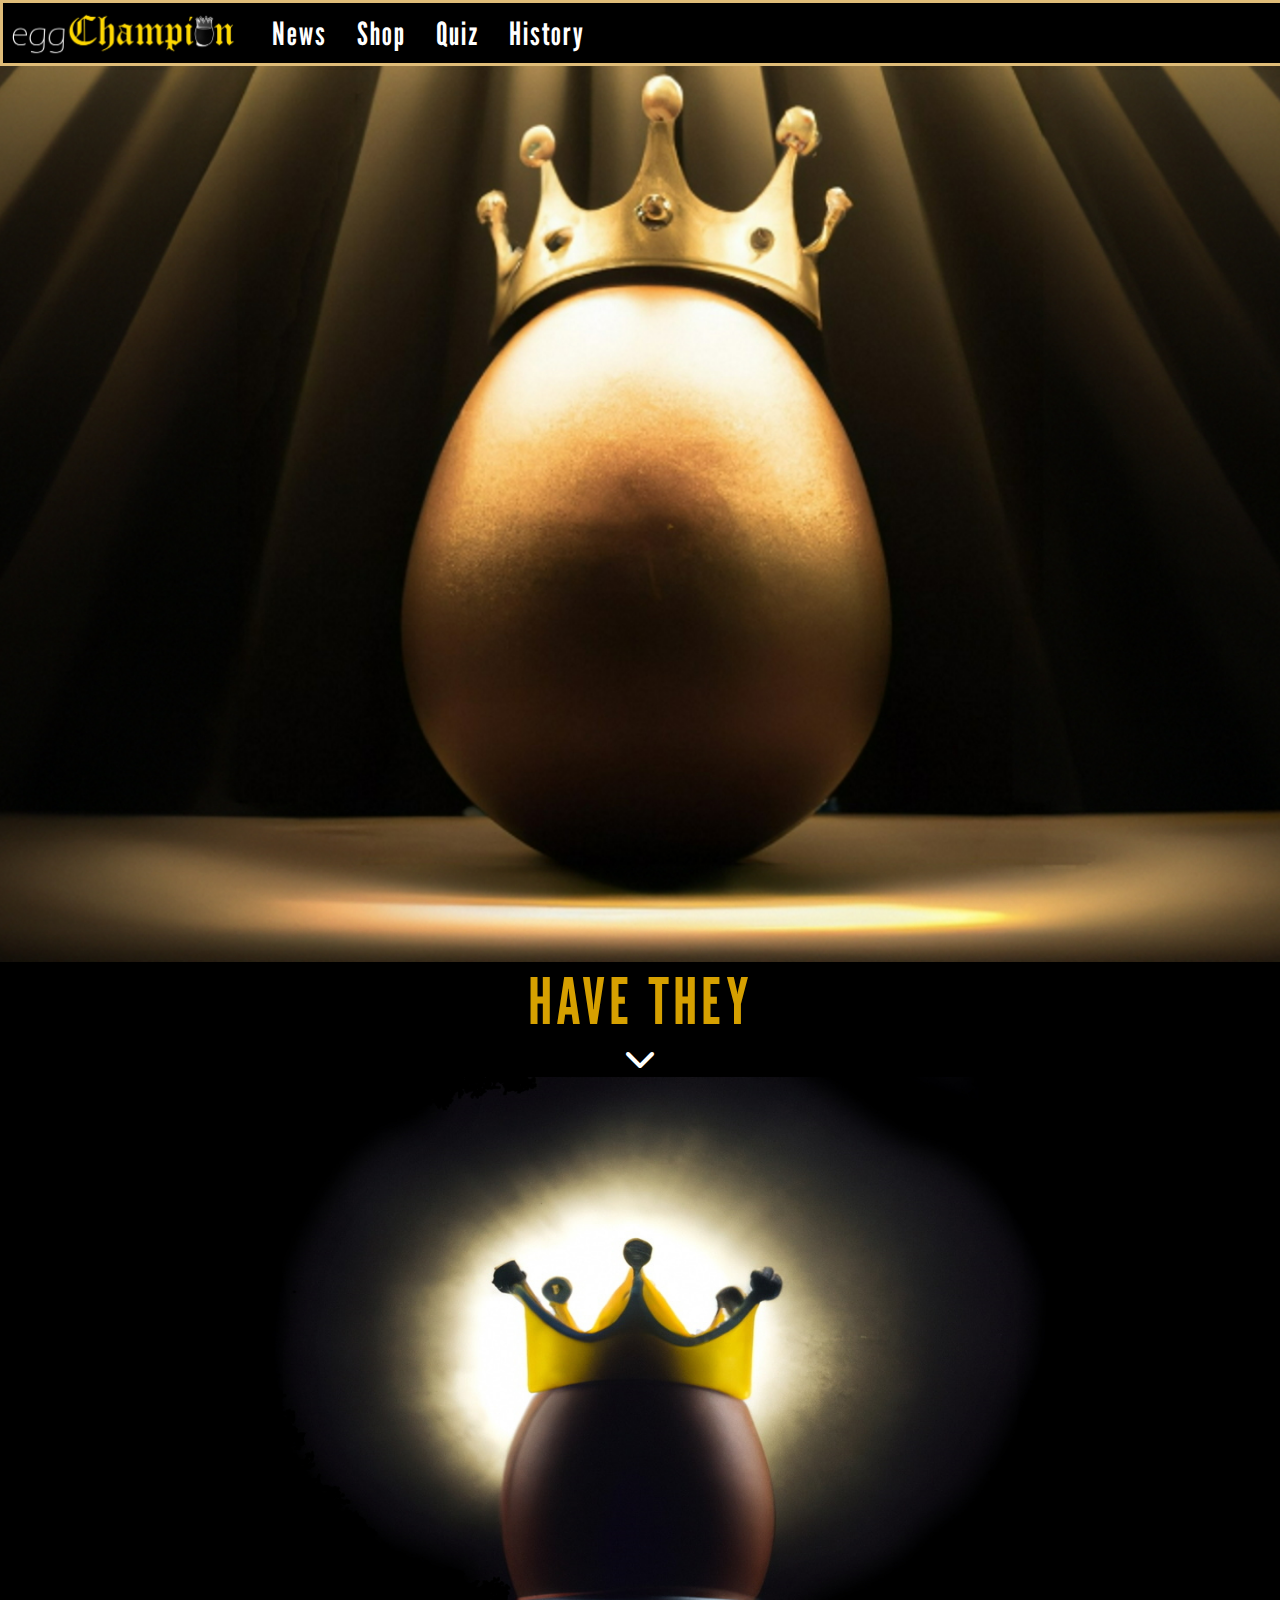
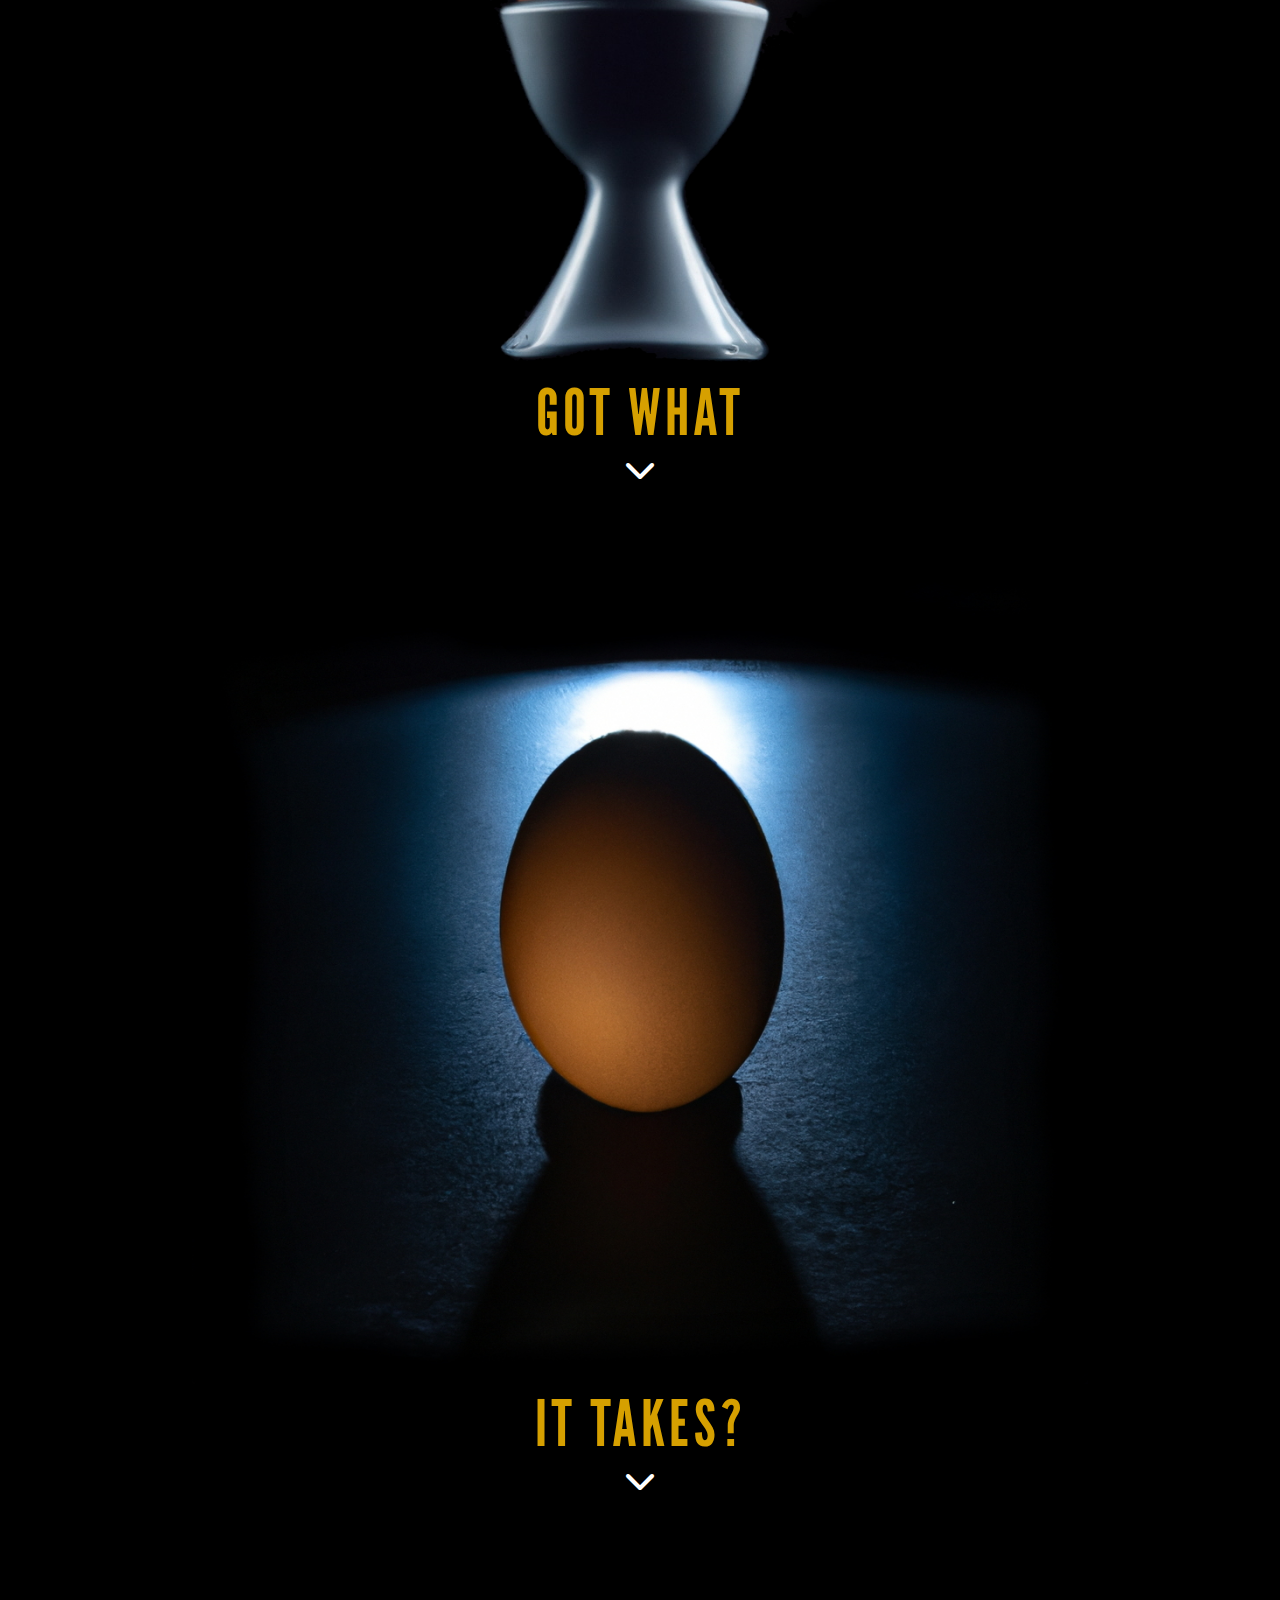
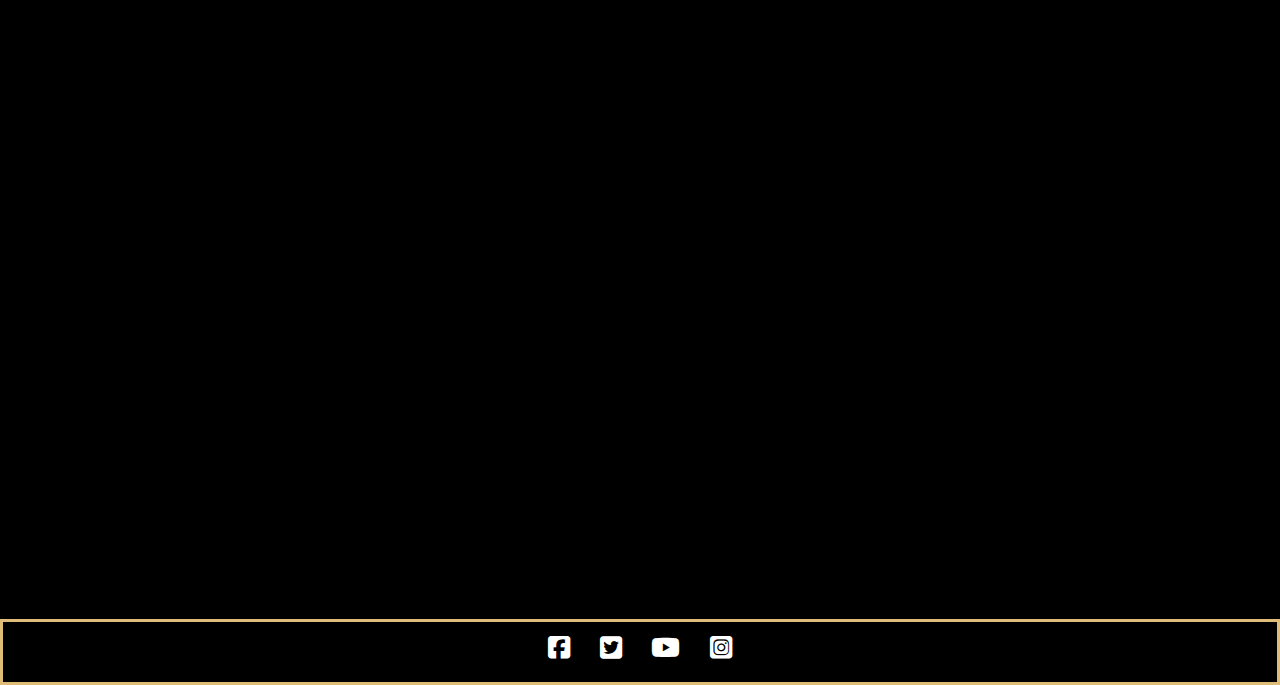
==== commit 1e7e2cbe: "Replace images with webp" ====
--- a/index.html
+++ b/index.html
@@ -1,27 +1,27 @@
 <!DOCTYPE html>
 <html lang="en">
 <head>
-  <meta charset="utf-8">
-  <meta name="viewport" content="width=device-width">
-  <title>Egg Champion</title>
-	<link rel="stylesheet" href="https://cdnjs.cloudflare.com/ajax/libs/font-awesome/6.2.0/css/all.min.css">
-  <link href="assets/css/style.css" rel="stylesheet" type="text/css">
-	<meta name="description"
-    content="The official home of Egg Champion. Containing up-to-date sports news, history of this noble tradition, and tasteful merchandise.">
-  <meta name="keywords" content="egg, champion, home page">
-  <meta name="author" content="Egg Champion">
+	<meta charset="utf-8">
+	<meta name="viewport" content="width=device-width">
+	<title>Egg Champion</title>
+		<link rel="stylesheet" href="https://cdnjs.cloudflare.com/ajax/libs/font-awesome/6.2.0/css/all.min.css">
+	<link href="assets/css/style.css" rel="stylesheet" type="text/css">
+		<meta name="description"
+		content="The official home of Egg Champion. Containing up-to-date sports news, history of this noble tradition, and tasteful merchandise.">
+	<meta name="keywords" content="egg, champion, home page">
+	<meta name="author" content="Egg Champion">
 </head>
 <body>
 <!-- 	Menu -->
   <header>
 		<a href="index.html">
-			<img src="assets/images/left-logo-words.jpg" id="left-logo">
+			<img src="assets/images/left-logo-words.webp" id="left-logo" alt="Egg Champion Words Logo">
 		</a>
 		<nav>
 			<ul id="menu">
 				<li>
-					<a href="index.html"><img src="assets/images/right-logo.png" alt="Logo" id="left-logo-mobile-view"></a>
-				</li>
+					<a href="index.html"><img src="assets/images/right-logo.webp" alt="Logo" id="left-logo-mobile-view"></a>
+				</li> 
 				<li>
 					<a href="news.html" aria-label="Go to our news page" class="not-active">News</a>
 				</li>
@@ -43,39 +43,39 @@
 		<div class="text-container">
 			<div id="big-egg-1-text">
 				<h1>Have They</h1>
-				<a id="chevron1" href="#big-egg-2" <i class="fa-solid fa-chevron-down"></i></a>
+				<a id="chevron1" href="#big-egg-2"><i class="fa-solid fa-chevron-down"></i></a>
 			</div>
 		</div>
 	</div>
 	<div id="big-egg-1-mobile-text">
 		<h1>Have They</h1>
-		<a id="chevron1" href="#big-egg-2" <i class="fa-solid fa-chevron-down"></i></a>
+		<a id="chevron1-mobile" href="#big-egg-2"><i class="fa-solid fa-chevron-down"></i></a>
 	</div>
 <!-- 	"Got What" -->
 	<div id="big-egg-2">
 		<div class="text-container">
 			<div id="big-egg-2-text">
 				<h1 id=”got-what” >Got What</h1>
-				<a id="chevron2" href="#big-egg-3" <i class="fa-solid fa-chevron-down"></i></a>
+				<a id="chevron2" href="#big-egg-3"><i class="fa-solid fa-chevron-down"></i></a>
 			</div>
 		</div>
 	</div>
 	<div id="big-egg-2-mobile-text">
 		<h1>Got What</h1>
-		<a id="chevron2" href="#big-egg-3" <i class="fa-solid fa-chevron-down"></i></a>
+		<a id="chevron2-mobile" href="#big-egg-3"><i class="fa-solid fa-chevron-down"></i></a>
 	</div>
 <!-- "It Takes" -->	
 	<div id="big-egg-3">
 		<div class="text-container">
 			<div id="big-egg-3-text">
 				<h1>It Takes?</h1>
-				<a id="chevron3" href="#video" <i class="fa-solid fa-chevron-down"></i></a>
+				<a id="chevron3" href="#video"><i class="fa-solid fa-chevron-down"></i></a>
 			</div>
 		</div>
 	</div>
 	<div id="big-egg-3-mobile-text">
 		<h1>It Takes?</h1>
-		<a id="chevron3" href="#video" <i class="fa-solid fa-chevron-down"></i></a>
+		<a id="chevron3-mobile" href="#video"><i class="fa-solid fa-chevron-down"></i></a>
 	</div>
 <!-- Video. Embed code taken from YouTube and then edited -->
 	<div class="iframe-container" id="video">	
--- a/assets/css/style.css
+++ b/assets/css/style.css
@@ -1,4 +1,4 @@
- @import url(https://fonts.googleapis.com/css2?family=IM+Fell+Double+Pica&family=Trirong&family=League+Gothic);
+@import url(https://fonts.googleapis.com/css2?family=IM+Fell+Double+Pica&family=Trirong&family=League+Gothic);
 
 * {
 	margin:0;
@@ -25,11 +25,32 @@
 
 /* ------------------------------ Misc ----------------------------------- */
 
-#menu a:hover, #chevron1:hover, #chevron2:hover, #chevron3:hover, #chevron4:hover, #chevron5:hover, #chevron6:hover, #chevron7:hover, #chevron8:hover {
+#menu a:hover, 
+#chevron1:hover, 
+#chevron2:hover, 
+#chevron3:hover, 
+#chevron4:hover, 
+#chevron5:hover, 
+#chevron6:hover, 
+#chevron7:hover, 
+#chevron8:hover, 
+#chevron1-mobile:hover, 
+#chevron2-mobile:hover, 
+#chevron3-mobile:hover {
 	color: #FFD800;
 }
 
-#chevron1, #chevron2, #chevron3, #chevron4, #chevron5, #chevron6, #chevron7, #chevron8 {
+#chevron1, 
+#chevron2, 
+#chevron3, 
+#chevron4, 
+#chevron5, 
+#chevron6, 
+#chevron7, 
+#chevron8, 
+#chevron1-mobile, 
+#chevron2-mobile, 
+#chevron3-mobile {
 	color: white;
 	text-decoration: none;
 }
@@ -58,8 +79,8 @@
 
 .page-intro {
 	font-size: 26px;
-  text-align: center;
-  color: #A8ACAD;
+  	text-align: center;
+  	color: #A8ACAD;
 	line-height: 2;
 	font-weight: bold; 
 	padding-bottom: 20px;
@@ -113,25 +134,25 @@
 header {
 	background-color: black;
 	height: 60px;
-  border: 3px solid #dfbc78;
-  width: 100vw;
-  position: fixed;
-  top: 0;
-  left: 0;
-	z-index: 2;
+  	border: 3px solid #dfbc78;
+	width: 100vw;
+	position: fixed;
+	top: 0;
+	left: 0;
+	z-index: 5;
 }
 
 #right-logo {
-  height: 100px;
-  width: 100px;
-  background-image: url("../images/right-logo.png");
-  background-repeat: no-repeat;
-  background-size: contain;
-  background-position: right top;
-  position: fixed;
-  top: 15px;
-  right: 15px;
-	z-index: 3;
+	height: 100px;
+	width: 100px;
+	background-image: url("../images/right-logo.png");
+	background-repeat: no-repeat;
+	background-size: contain;
+	background-position: right top;
+	position: fixed;
+	top: 15px;
+	right: 15px;
+	z-index: 6;
 }
 
 /* ----------------------------- Footer ---------------------------------- */
@@ -154,7 +175,14 @@
 
 /* ------------------------- Page Title Text ------------------------------ */
 
-#big-egg-1-text, #big-egg-2-text, #big-egg-3-text, .title-text, #quiz-egg-text, #history-egg-text, #shop-egg-text, #news-egg-text {
+#big-egg-1-text, 
+#big-egg-2-text, 
+#big-egg-3-text, 
+.title-text, 
+#quiz-egg-text, 
+#history-egg-text, 
+#shop-egg-text, 
+#news-egg-text {
 	font-size: 300%;
 	text-transform: uppercase;
 	position: absolute;
@@ -173,14 +201,14 @@
 
 .text-container {
 	position: relative;
-  height: 100%;
+  	height: 100%;
 }
 
 .title-image-and-text {
 	position: absolute;
 	top: 50%;
-  left: 32%;
-  transform: translate(-50%, -50%);
+	left: 32%;
+	transform: translate(-50%, -50%);
 	object-fit: contain;
 }
 
@@ -190,8 +218,8 @@
 }
 
 .title-text {
-  top: 50%;
-  left: 100%;
+	top: 50%;
+	left: 100%;
 	z-index: 2;
 	white-space: nowrap;
 }
@@ -220,7 +248,7 @@
 
 #big-egg-1 {
 	height: 100vh;
-	background: url("../images/big-egg-1.jpg") no-repeat center;
+	background: url("../images/big-egg-1.webp") no-repeat center;
 	background-size: cover;
 	overflow: hidden;
 	margin-top: 66px;
@@ -228,7 +256,7 @@
 
 #big-egg-1-text {
 	top: 50%;
-  left: 80%;
+  	left: 80%;
 }
 
 #big-egg-1-mobile-text, #big-egg-2-mobile-text, #big-egg-3-mobile-text {
@@ -237,44 +265,44 @@
 
 #big-egg-2 {
 	height: 100vh;
-	background: url("../images/big-egg-2.jpg") no-repeat center;
+	background: url("../images/big-egg-2.webp") no-repeat center;
 	background-size: contain;
 	overflow: hidden;
 }
 
 #big-egg-2-text {
 	top: 50%;
-  left: 20%;
+  	left: 20%;
 }
 
 #big-egg-3 {
 	height: 100vh;
-	background: url("../images/big-egg-3.jpg") no-repeat center;
+	background: url("../images/big-egg-3.webp") no-repeat center;
 	background-size: contain;
 	overflow: hidden;
 }
 
 #big-egg-3-text {
 	top: 85%;
-  left: 50%;
+  	left: 50%;
 }
 
 /* Took code for iframe-container and iframe from [w3schools] (https://www.w3schools.com/howto/howto_css_responsive_iframes.asp) and [Stack Overflow] (https://stackoverflow.com/questions/8366957/how-to-center-an-iframe-horizontally) */
 
 .iframe-container {
 	position: relative;
-  overflow: hidden;
-  padding-top: 56.25%;
+	overflow: hidden;
+	padding-top: 56.25%;
 }
 
 iframe {
 	position: absolute;
-  top: 0;
-  left: 0;
-  bottom: 0;
-  right: 0;
-  width: 70%;
-  height: 70%;
+	top: 0;
+	left: 0;
+	bottom: 0;
+	right: 0;
+	width: 70%;
+	height: 70%;
 	display: block;
 	margin: 0 auto;
 	border: none; 
@@ -292,7 +320,7 @@
 
 #egg-quiz {
 	margin-top: 40px;
-	background: url("../images/toast.jpg") no-repeat center center;
+	background: url("../images/toast.webp") no-repeat center center;
 	background-color: #313131;
 	background-size: 60%;
 }
@@ -325,7 +353,6 @@
 	text-align: center;
 }
 
-/* Change this below - not h2 */
 #egg-quiz h2 {
 	color: #F4F4F4;
 	font-family: Trirong;
@@ -379,7 +406,7 @@
 }
 
 #history-box {
-	background-image: url("../images/egg-timer.jpg");
+	background-image: url("../images/egg-timer.webp");
 	background-repeat: no-repeat;
 	background-size: cover;
 	background-attachment: fixed;
@@ -410,7 +437,7 @@
 /* Partly taken from https://css-tricks.com/snippets/css/simple-and-nice-blockquote-styling/ and http://www.java2s.com/Code/HTMLCSS/Tags/borderforblockquote.htm*/
 blockquote {
 	text-align: center;
-  quotes: "“" "”" "‘" "’";
+  	quotes: "“" "”" "‘" "’";
 	font-size: 22px;
 	font-style: italic;
 	width: 90%;
@@ -421,13 +448,13 @@
 
 /* Next two blocks are partly taken from https://css-tricks.com/quoting-in-html-quotations-citations-and-blockquotes/ */
 blockquote::before {
-  content: open-quote;
+  	content: open-quote;
 	font-size: 22px;
 	color: #bb9260;
 }
 
 blockquote::after {
-  content: close-quote;
+  	content: close-quote;
 	font-size: 22px;
 	color: #bb9260;
 }
@@ -448,8 +475,8 @@
 #necklace {
 	width: 25%;
 	display: block;
-  margin-left: auto;
-  margin-right: auto;
+	margin-left: auto;
+	margin-right: auto;
 	margin-bottom: 20px;
 }
 
@@ -464,18 +491,18 @@
 }
 
 #shop-box {
-	background-image: url("../images/feet.jpg");
-  background-repeat: no-repeat;
-  background-size: contain;
+	background-image: url("../images/feet.webp");
+	background-repeat: no-repeat;
+	background-size: contain;
 	background-position: center right;
 	margin-right: 220px;
 }
 
 #shop-info {
-  font-size: 26px;
-  text-align: center;
-  color: #A8ACAD;
-  padding-top: 40px;
+	font-size: 26px;
+	text-align: center;
+	color: #A8ACAD;
+	padding-top: 40px;
 	padding-bottom: 40px;
 	background: rgba(0,0,0,0.80);
 	line-height: 2;
@@ -483,21 +510,20 @@
 
 .zazzle-image {
 	max-width: 80%;
-	max-height: auto;
 }
 
 /* Took the next few blocks from https://www.w3schools.com/howto/howto_css_three_columns.asp. */
 .column {
 	float: left;
-  width: 33.33%;
+  	width: 33.33%;
 	text-align: center;
-	line-height:150%;
+	line-height: 150%;
 	padding: 120px 0;
 	border: none;
 }
 
 .left, .right, .middle {
-  width: 33.33%;
+  	width: 33.33%;
 }
 
 .row {
@@ -505,9 +531,9 @@
 }
 
 .row:after {
-  content: "";
-  display: table;
-  clear: both;
+	content: "";
+	display: table;
+	clear: both;
 }
 
 .shop-links {
@@ -534,12 +560,12 @@
 }
 
 .vs-background {
-	background: url("../images/vs-background.jpg") no-repeat center;
+	background: url("../images/vs-background.webp") no-repeat center;
 	background-size: cover;
 }
 
 #vs-background-flipped {
-	background: url("../images/vs-background-flipped.jpg") no-repeat center;
+	background: url("../images/vs-background-flipped.webp") no-repeat center;
 	background-size: cover;
 }
 
@@ -550,46 +576,46 @@
 }
 
 .vs-background-text, .vs-background-text-2, .vs-name-left, .vs-name-right {
-		text-shadow: -10px 10px 1px black;
+	text-shadow: -10px 10px 1px black;
 }
 
 .vs-background-text {
 	font-size: 500%;
 	top: 50%;
-  left: 50%;
+  	left: 50%;
 	z-index: 2;
 }
 
 .vs-background-text-2 {
 	font-size: 200%;
 	top: 10%;
-  left: 10%;
+  	left: 10%;
 }
 
 .vs-name-left {
 	font-size: 200%;
 	top: 70vh;
-  left: 25vw;
+  	left: 25vw;
 	z-index: 1;
-  text-align: center;
+  	text-align: center;
 }
 
 .vs-name-right {
 	font-size: 200%;
 	top: 70vh;
-  left: 74.5vw;
+  	left: 74.5vw;
 	z-index: 1;
-  text-align: center;
+  	text-align: center;
 }
 
 .winner {
 	font-size: 600%;
 	text-transform: uppercase;
 	position: absolute;
-  top: 45%;
-  left: 30%;
-	transform: rotate(-20deg)
-             skew(-20deg);
+	top: 45%;
+	left: 30%;
+	transform: 	rotate(-20deg)
+             	skew(-20deg);
 	text-shadow: 3px 0 0 #000, 0 -3px 0 #000, 0 3px 0 #000, -3px 0 0 #000;
 	z-index: 2;
 }
@@ -600,8 +626,8 @@
 	text-transform: uppercase;
 	position: absolute;
 	top: 10%;
-  left: 10%;
-  transform: translate(-50%, -50%);
+	left: 10%;
+	transform: translate(-50%, -50%);
 	text-shadow: -10px 10px 1px black;
 }
 
@@ -616,16 +642,16 @@
 .vs-left {
 	position: absolute;
 	top: 50%;
-  left: 25%;
-  transform: translate(-50%, -50%);
+	left: 25%;
+	transform: translate(-50%, -50%);
 	object-fit: contain;
 }
 
 .vs-right {
 	position: absolute;
 	top: 50%;
-  left: 75%;
-  transform: translate(-50%, -50%);
+	left: 75%;
+	transform: translate(-50%, -50%);
 	object-fit: contain;
 }
 
@@ -677,7 +703,13 @@
 		margin-bottom: 0;
 	}
 
-	#big-egg-1-text, #big-egg-2-text, #big-egg-3-text, #history-egg-text, #news-egg-text, #quiz-egg-text, #shop-egg-text {
+	#big-egg-1-text, 
+	#big-egg-2-text, 
+	#big-egg-3-text, 
+	#history-egg-text, 
+	#news-egg-text, 
+	#quiz-egg-text, 
+	#shop-egg-text {
 		display: none;
 	}
 
@@ -690,7 +722,7 @@
 	}
 
 	#shop-box {
-	  margin: 0;
+	  	margin: 0;
 		padding: 0;
 		background: transparent;
 	}
@@ -703,11 +735,12 @@
 		padding: 0 30px;
 	}
 
-/* Quiz */
+	/* Quiz */
 
 	#egg-quiz {
 		background-size: cover;
 	}
+}
 
 @media screen and (max-width: 912px) {
 	.img-size {
@@ -902,7 +935,6 @@
 	#egg-quiz {
 		background-size: cover;
 	}
-	
 }
 
 @media screen and (max-width: 944px) {
@@ -994,5 +1026,4 @@
 		margin: 0 auto;
 		background-attachment: fixed;
 	}
-	
-} +}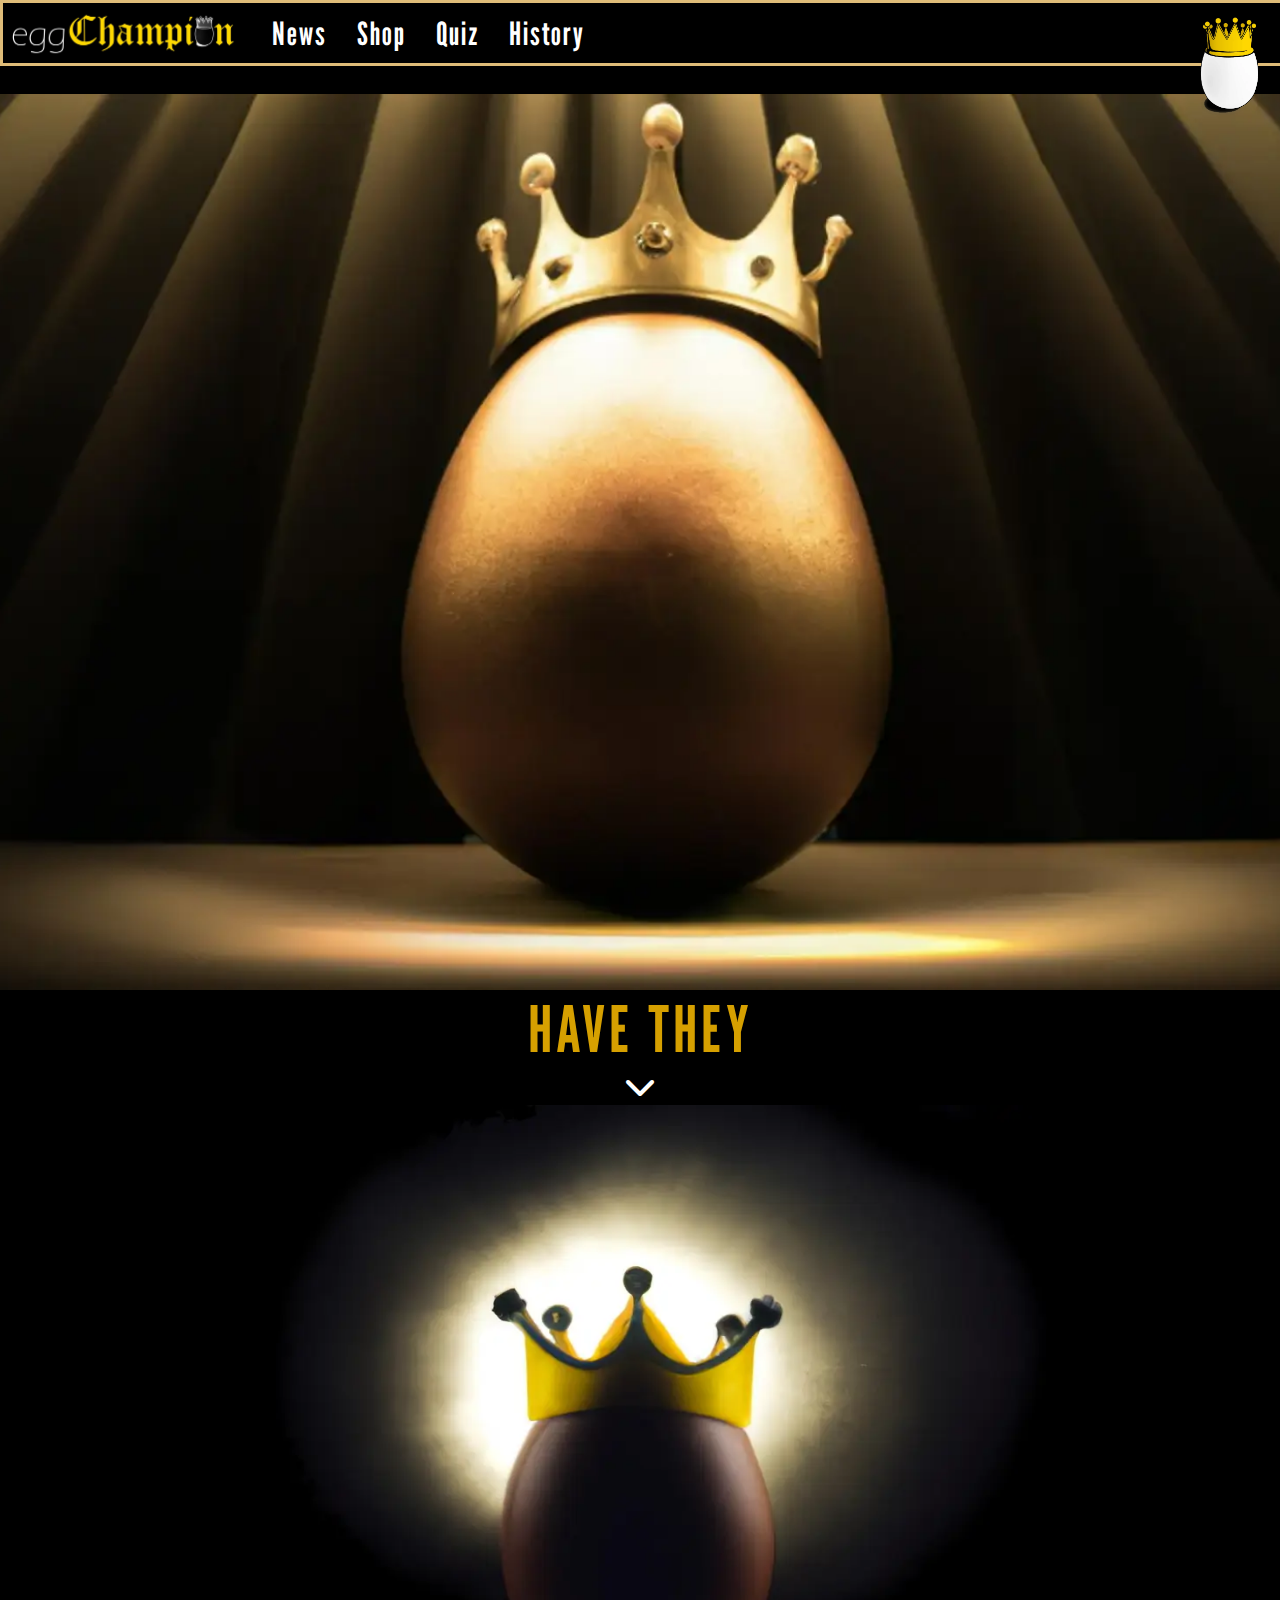
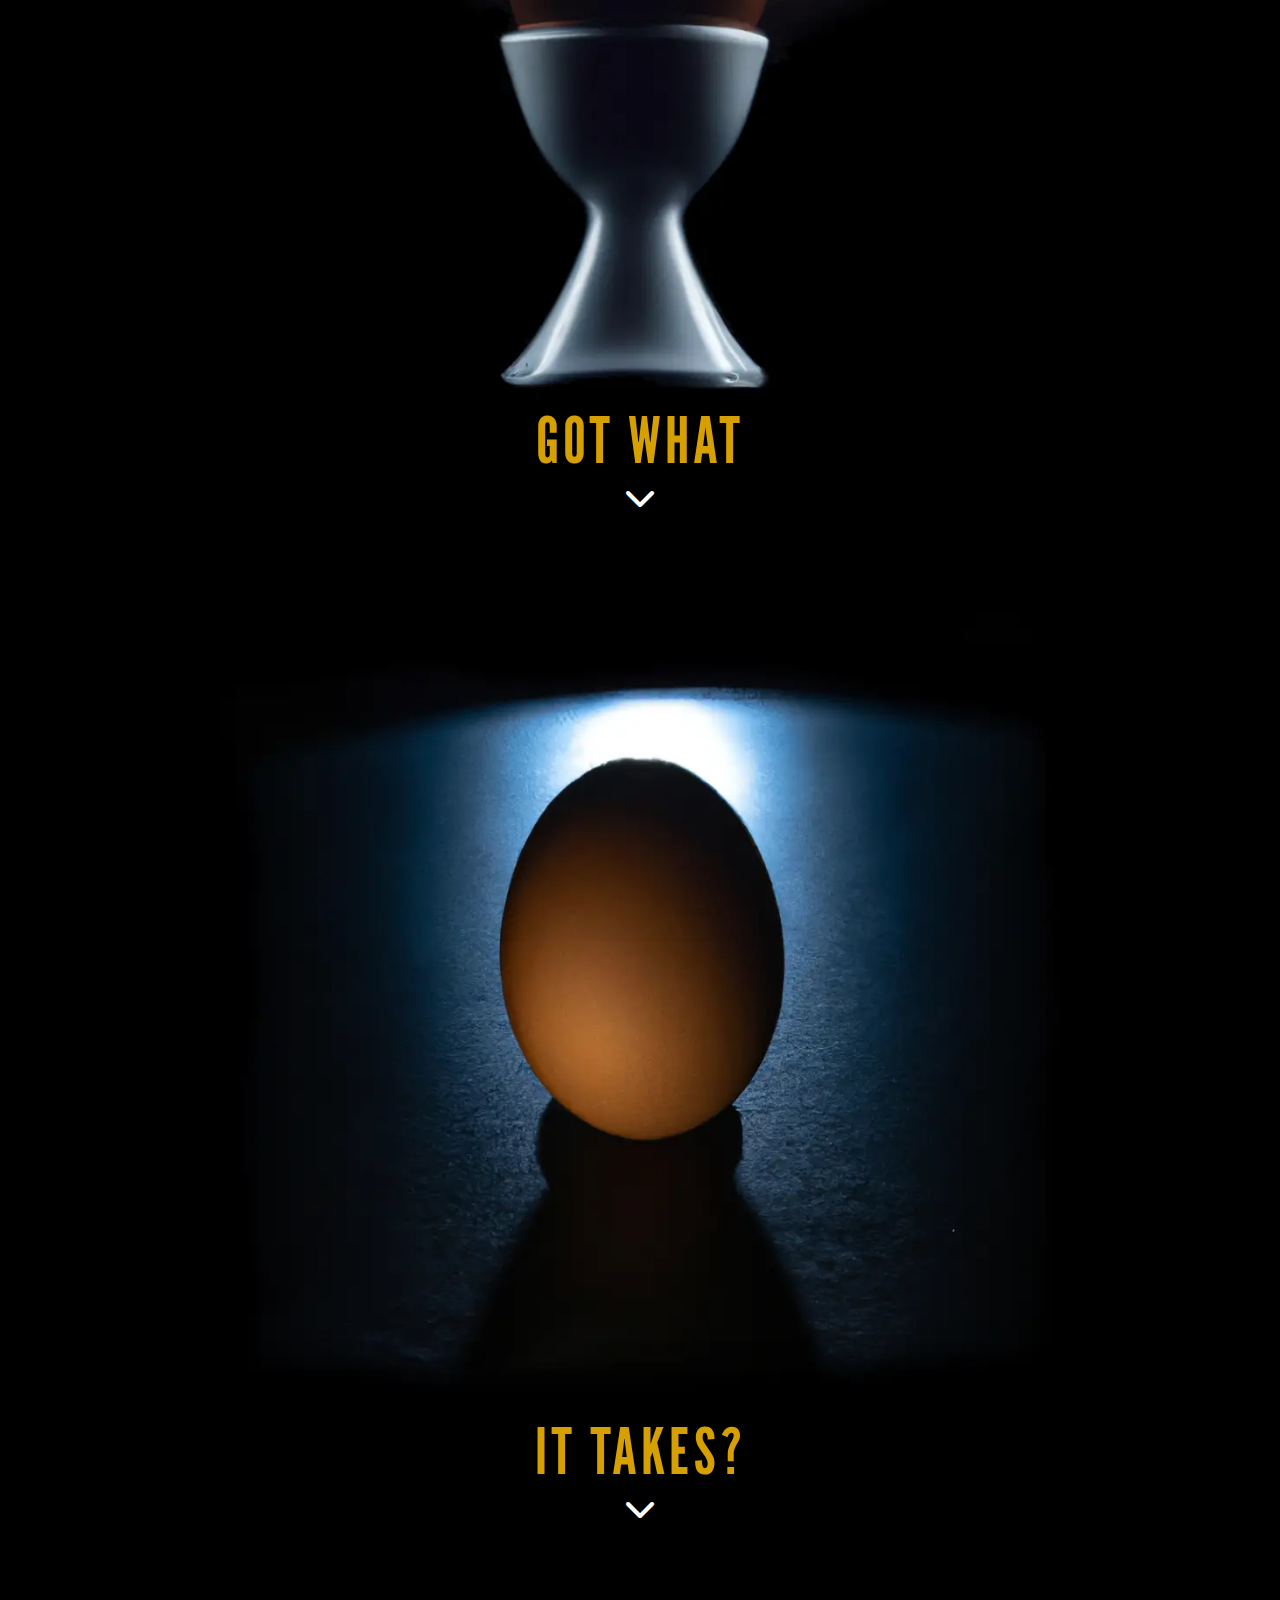
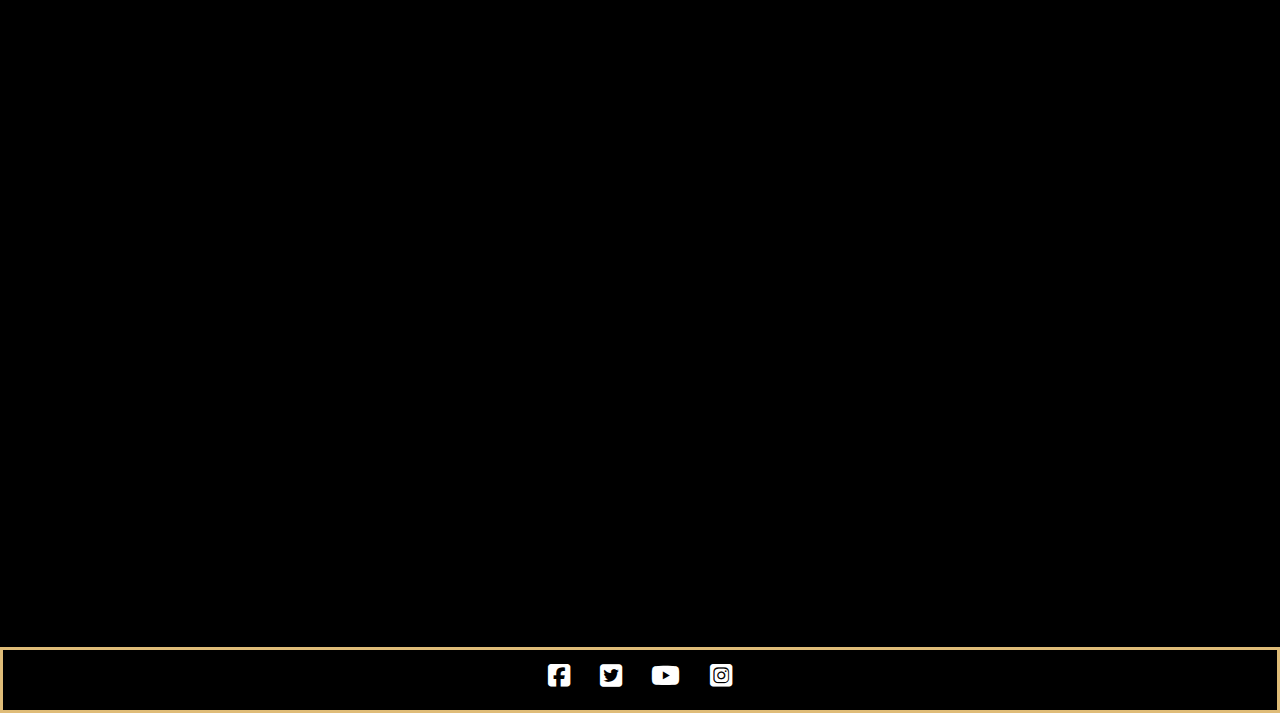
==== commit c2cc099c: "Fix image/text overlap on news page in tablet view" ====
--- a/index.html
+++ b/index.html
@@ -1,4 +1,4 @@
-<!DOCTYPE html>
+<!DOCTYPE html>right-log
 <html lang="en">
 <head>
 	<meta charset="utf-8">
--- a/assets/css/style.css
+++ b/assets/css/style.css
@@ -145,7 +145,7 @@
 #right-logo {
 	height: 100px;
 	width: 100px;
-	background-image: url("../images/right-logo.png");
+	background-image: url("../images/right-logo.webp");
 	background-repeat: no-repeat;
 	background-size: contain;
 	background-position: right top;
@@ -743,60 +743,9 @@
 }
 
 @media screen and (max-width: 912px) {
-	.img-size {
-		width: 40vw;
-		height: auto;
-	}
-
-	.winner {
-		font-size: 5vw;
-		text-shadow: none;
-		background-color: black;
-		top: 48%;
-  	left: 33%;
-	}
-
-	.vs-background-text {
-		font-size: 10vw;
-		text-shadow: none;
-		background-color: black;
-		padding: 4px;
-	}
-
-	.vs-background-text-2, #round2, #round3 {
-		font-size: 10vw;
-		text-shadow: none;
-		background-color: black;
-		text-align: center;
-		top: 10%;
-	  left: 50%;
-		margin-top: 10%;
-		padding: 4px;
-	}
-
-	.vs-name-left {
-		font-size: 5vw;
-		top: 70%;
-	  left: 25%;
-		text-shadow: none;
-		background-color: black;
-		padding: 4px;
-		position: relative;
-	}
-
-	.vs-name-right {
-		font-size: 5vw;
-		top: 70%;
-	  left: 74.5%;
-		text-shadow: none;
-		background-color: black;
-		padding: 4px;
-		position: relative;
-	}
-
 	.column {
 		float: none;
-  	width: 100%;
+  		width: 100%;
 		text-align: center;
 		line-height:150%;
 		padding: 20px 0;
@@ -817,7 +766,7 @@
 
 	.title-image-and-text {
 		top: 50%;
-	  left: 50%;
+	  	left: 50%;
 	}
 
 	.title-img-size {
@@ -826,8 +775,8 @@
 	}
 
 	#form {
-	font-size: 18px;
-}
+		font-size: 18px;
+	}
 
 	#egg-quiz h2 {
 		font-size: 16px;
@@ -843,7 +792,113 @@
 
 }
 
-/* 	---------------------------- */
+/* For tablet view of News Page*/
+@media screen and (min-width: 626px) and (max-width: 912px) { 
+	.img-size {
+		width: 30vw;
+		height: auto;
+	}
+
+	.winner {
+		font-size: 4vw;
+		text-shadow: none;
+		background-color: black;
+		top: 48%;
+  		left: 33%;
+	}
+
+	.vs-background-text {
+		font-size: 7vw;
+		text-shadow: none;
+		background-color: black;
+		padding: 4px;
+	}
+
+	.vs-background-text-2, #round2, #round3 {
+		font-size: 7vw;
+		text-shadow: none;
+		background-color: black;
+		text-align: center;
+		top: 10%;
+	  	left: 50%;
+		margin-top: 10%;
+		padding: 4px;
+	}
+
+	.vs-name-left {
+		font-size: 5vw;
+		top: 70%;
+	  	left: 25%;
+		text-shadow: none;
+		background-color: black;
+		padding: 4px;
+		position: relative;
+	}
+
+	.vs-name-right {
+		font-size: 5vw;
+		top: 70%;
+	  	left: 74.5%;
+		text-shadow: none;
+		background-color: black;
+		padding: 4px;
+		position: relative;
+	}
+}
+
+/* For smaller mobile responsiveness for news page */
+@media screen and (max-width: 626px) {
+	.img-size {
+		width: 40vw;
+		height: auto;
+	}
+
+	.winner {
+		font-size: 5vw;
+		text-shadow: none;
+		background-color: black;
+		top: 48%;
+  		left: 33%;
+	}
+
+	.vs-background-text {
+		font-size: 10vw;
+		text-shadow: none;
+		background-color: black;
+		padding: 4px;
+	}
+
+	.vs-background-text-2, #round2, #round3 {
+		font-size: 10vw;
+		text-shadow: none;
+		background-color: black;
+		text-align: center;
+		top: 10%;
+	  	left: 50%;
+		margin-top: 10%;
+		padding: 4px;
+	}
+
+	.vs-name-left {
+		font-size: 5vw;
+		top: 70%;
+	  	left: 25%;
+		text-shadow: none;
+		background-color: black;
+		padding: 4px;
+		position: relative;
+	}
+
+	.vs-name-right {
+		font-size: 5vw;
+		top: 70%;
+	  	left: 74.5%;
+		text-shadow: none;
+		background-color: black;
+		padding: 4px;
+		position: relative;
+	}
+}
 	
 @media screen and (max-width: 689px) {
 	#left-logo {
@@ -886,7 +941,7 @@
 	}
 
 	#shop-info {
-	  font-size: 18px;
+	  	font-size: 18px;
 	}
 	
 	.article-text {
@@ -917,12 +972,12 @@
 
 @media screen and (max-width: 355px) {
 	#menu {
-    font-size: 140%;
+    	font-size: 140%;
 	}
 }
 
 @media screen and (min-width: 944px) and (max-width: 1417px) { 
-  #big-egg-1, #big-egg-2, #big-egg-3, .container {
+  	#big-egg-1, #big-egg-2, #big-egg-3, .container {
 		height: 70vw;
 	}
 
@@ -961,9 +1016,9 @@
 	}
 
 	#big-egg-1-text, #big-egg-2-text, #big-egg-3-text, #history-egg-text, #shop-egg-text {
-	position: static;
-	text-align: center;
-	font-size: 200%;
+		position: static;
+		text-align: center;
+		font-size: 200%;
 	}
 
 	#quiz-egg-text {
@@ -1000,7 +1055,7 @@
 	}
 	
 	#shop-box {
-	  margin-right: 0;
+	  	margin-right: 0;
 		background: transparent;
 		background-size: contain;
 	}
@@ -1014,7 +1069,7 @@
 	}
 
 	.column {
-  	width: 100%;
+  		width: 100%;
 		text-align: center;
 		line-height:150%;
 		padding: 60px 0;
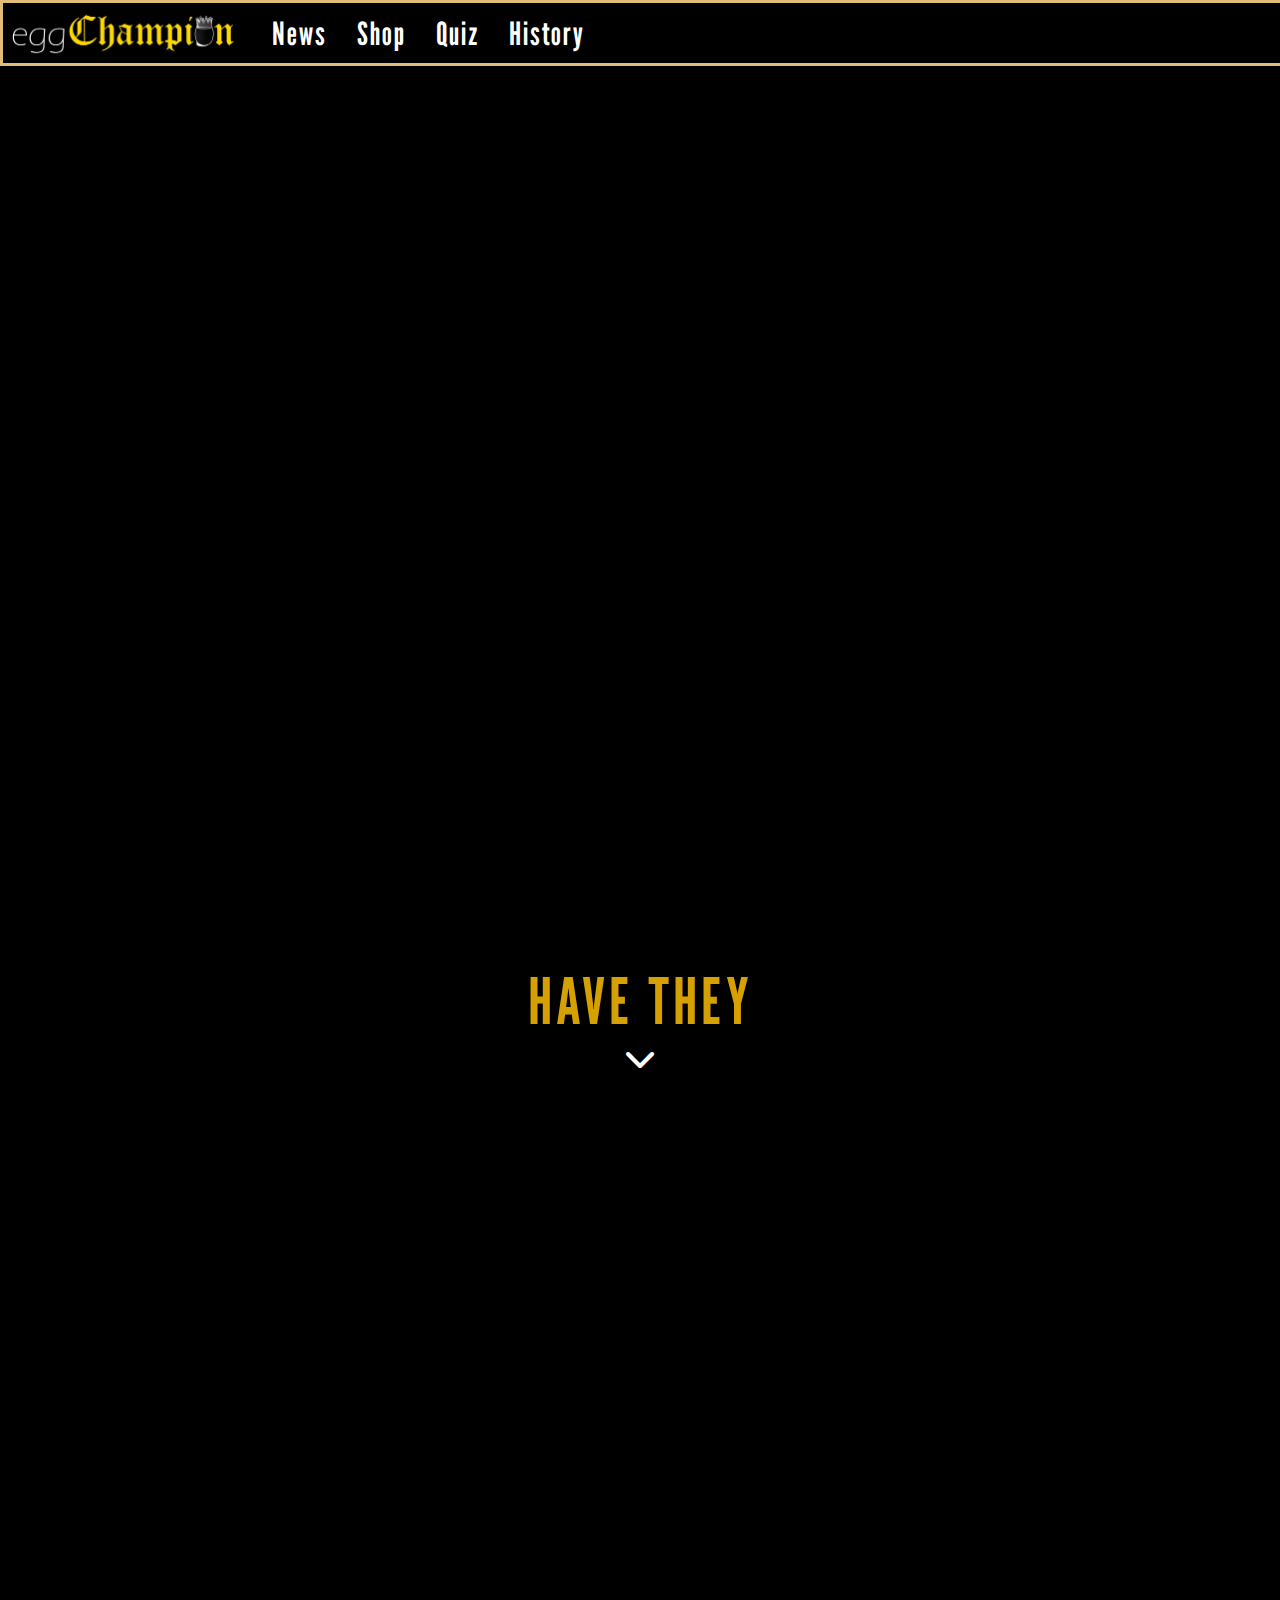
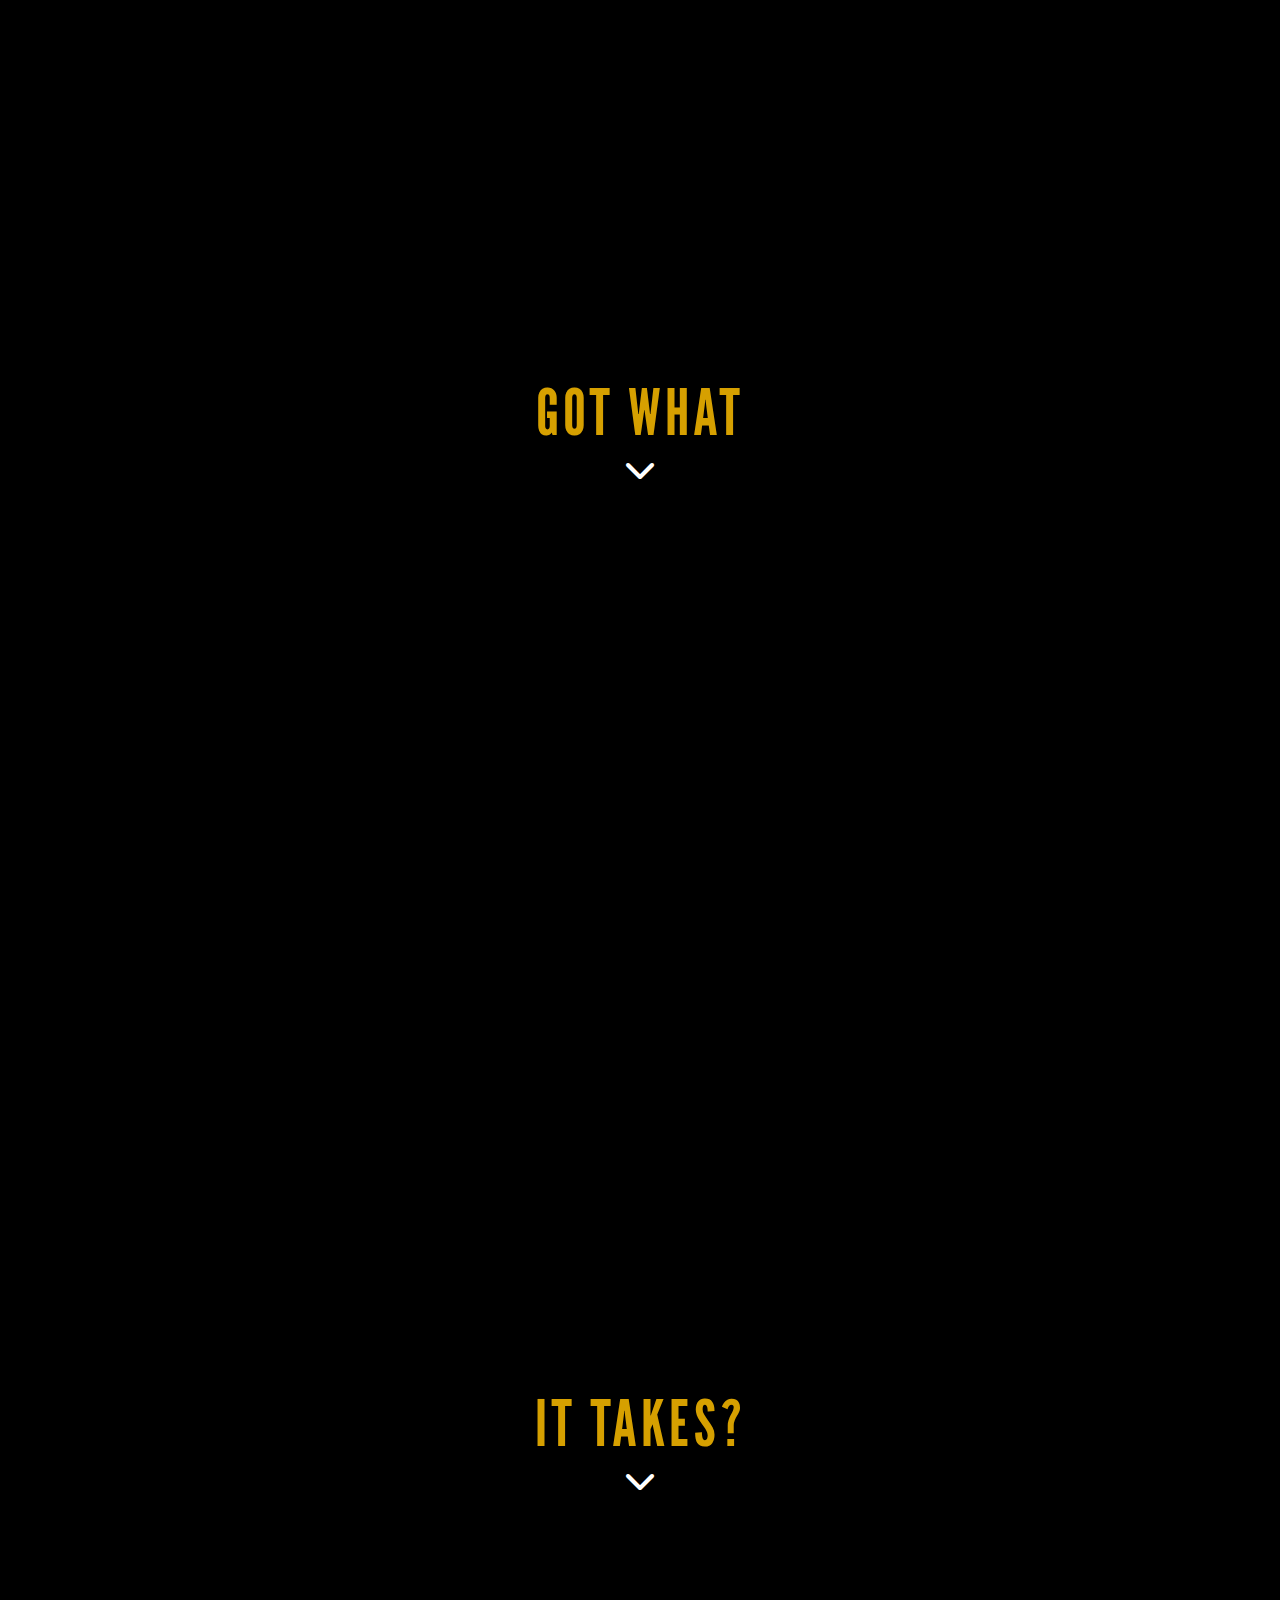
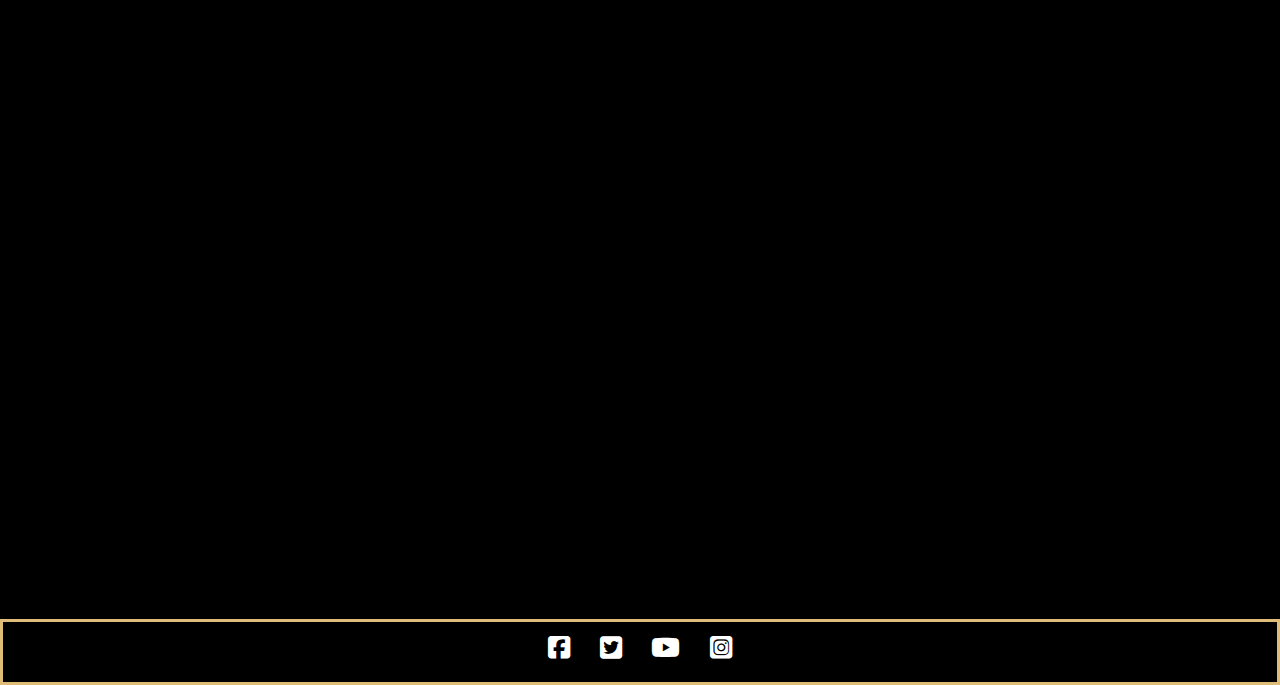
==== commit 78da13b0: "Standardise image filepaths on stylesheet" ====
--- a/index.html
+++ b/index.html
@@ -1,4 +1,4 @@
-<!DOCTYPE html>right-log
+<!DOCTYPE html>
 <html lang="en">
 <head>
 	<meta charset="utf-8">
--- a/assets/css/style.css
+++ b/assets/css/style.css
@@ -145,7 +145,7 @@
 #right-logo {
 	height: 100px;
 	width: 100px;
-	background-image: url("../images/right-logo.webp");
+	background-image: url("assets/images/right-logo.webp");
 	background-repeat: no-repeat;
 	background-size: contain;
 	background-position: right top;
@@ -248,7 +248,7 @@
 
 #big-egg-1 {
 	height: 100vh;
-	background: url("../images/big-egg-1.webp") no-repeat center;
+	background: url("assets/images/big-egg-1.webp") no-repeat center;
 	background-size: cover;
 	overflow: hidden;
 	margin-top: 66px;
@@ -265,7 +265,7 @@
 
 #big-egg-2 {
 	height: 100vh;
-	background: url("../images/big-egg-2.webp") no-repeat center;
+	background: url("assets/images/big-egg-2.webp") no-repeat center;
 	background-size: contain;
 	overflow: hidden;
 }
@@ -277,7 +277,7 @@
 
 #big-egg-3 {
 	height: 100vh;
-	background: url("../images/big-egg-3.webp") no-repeat center;
+	background: url("assets/images/big-egg-3.webp") no-repeat center;
 	background-size: contain;
 	overflow: hidden;
 }
@@ -312,7 +312,7 @@
 
 #quiz-egg {
 	height: 100vh;
-	background: url("../images/quiz-egg.jpg") no-repeat left;
+	background: url("assets/images/quiz-egg.jpg") no-repeat left;
 	background-size: contain;
 	overflow: hidden;
 	margin-top: 66px;
@@ -320,7 +320,7 @@
 
 #egg-quiz {
 	margin-top: 40px;
-	background: url("../images/toast.webp") no-repeat center center;
+	background: url("assets/images/toast.webp") no-repeat center center;
 	background-color: #313131;
 	background-size: 60%;
 }
@@ -399,14 +399,14 @@
 
 #history-egg {
 	height: 100vh;
-	background: url("../images/history-egg.jpg") no-repeat left;
+	background: url("assets/images/history-egg.jpg") no-repeat left;
 	background-size: contain;
 	overflow: hidden;
 	margin-top: 66px;
 }
 
 #history-box {
-	background-image: url("../images/egg-timer.webp");
+	background-image: url("assets/images/egg-timer.webp");
 	background-repeat: no-repeat;
 	background-size: cover;
 	background-attachment: fixed;
@@ -484,14 +484,14 @@
 
 #shop-egg {
 	height: 100vh;
-	background: url("../images/shop-egg.jpg") no-repeat left;
+	background: url("assets/images/shop-egg.jpg") no-repeat left;
 	background-size: contain;
 	overflow: hidden;
 	margin-top: 66px;
 }
 
 #shop-box {
-	background-image: url("../images/feet.webp");
+	background-image: url("assets/images/feet.webp");
 	background-repeat: no-repeat;
 	background-size: contain;
 	background-position: center right;
@@ -518,7 +518,7 @@
   	width: 33.33%;
 	text-align: center;
 	line-height: 150%;
-	padding: 120px 0;
+	padding: 60px 0;
 	border: none;
 }
 
@@ -547,7 +547,7 @@
 
 #news-egg {
 	height: 100vh;
-	background: url("../images/news-egg.jpg") no-repeat left;
+	background: url("assets/images/news-egg.jpg") no-repeat left;
 	background-size: contain;
 	overflow: hidden;
 	margin-top: 66px;
@@ -560,12 +560,12 @@
 }
 
 .vs-background {
-	background: url("../images/vs-background.webp") no-repeat center;
+	background: url("assets/images/vs-background.webp") no-repeat center;
 	background-size: cover;
 }
 
 #vs-background-flipped {
-	background: url("../images/vs-background-flipped.webp") no-repeat center;
+	background: url("assets/images/vs-background-flipped.webp") no-repeat center;
 	background-size: cover;
 }
 
@@ -1046,8 +1046,11 @@
 
 	.img-right-wrap, .img-left-wrap, #necklace {
 		float: none;
-		padding: 10px;
-		width: 90%;
+		display: block;
+		margin-left: auto;
+		margin-right: auto;
+		width: 50%;
+		padding: 30px 40px 30px 40px;
 	}
 
 	.margin-bottom {
@@ -1072,7 +1075,7 @@
   		width: 100%;
 		text-align: center;
 		line-height:150%;
-		padding: 60px 0;
+		padding: 20;
 	}
 
 	#history-box {
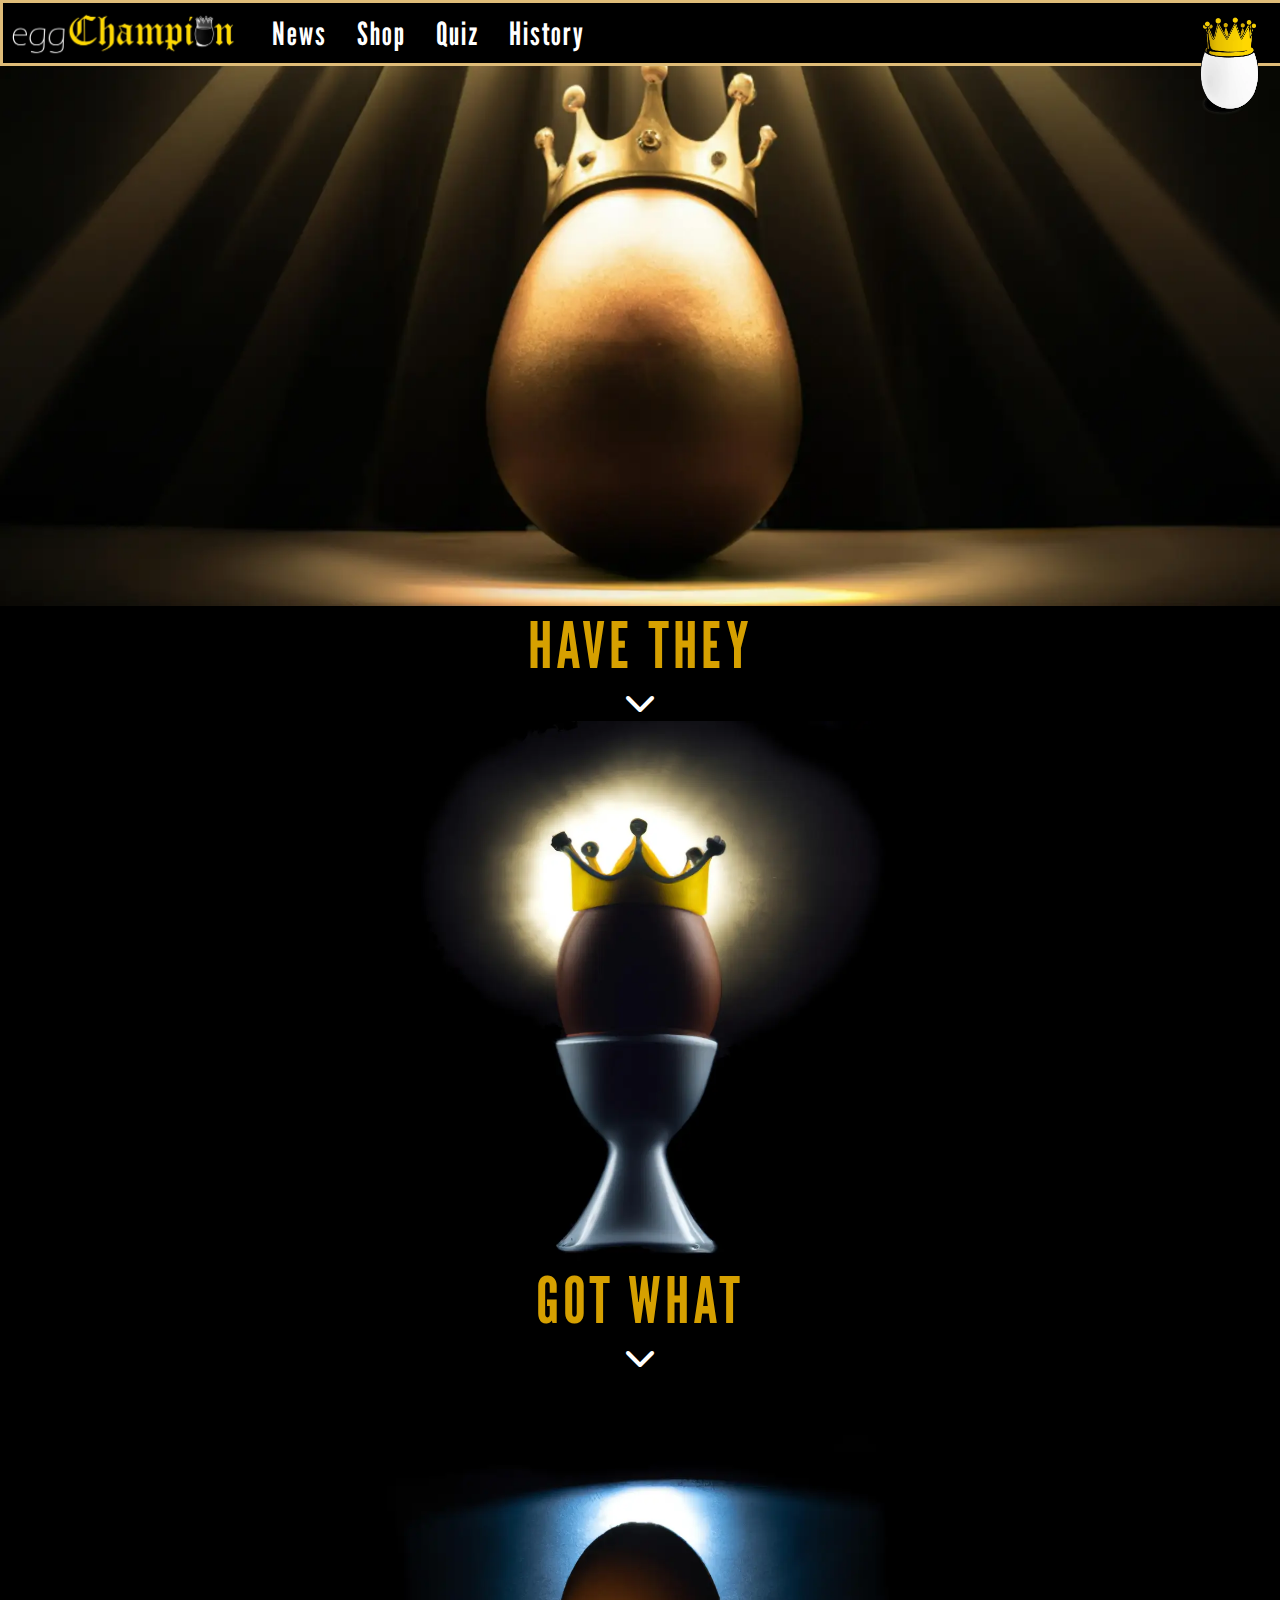
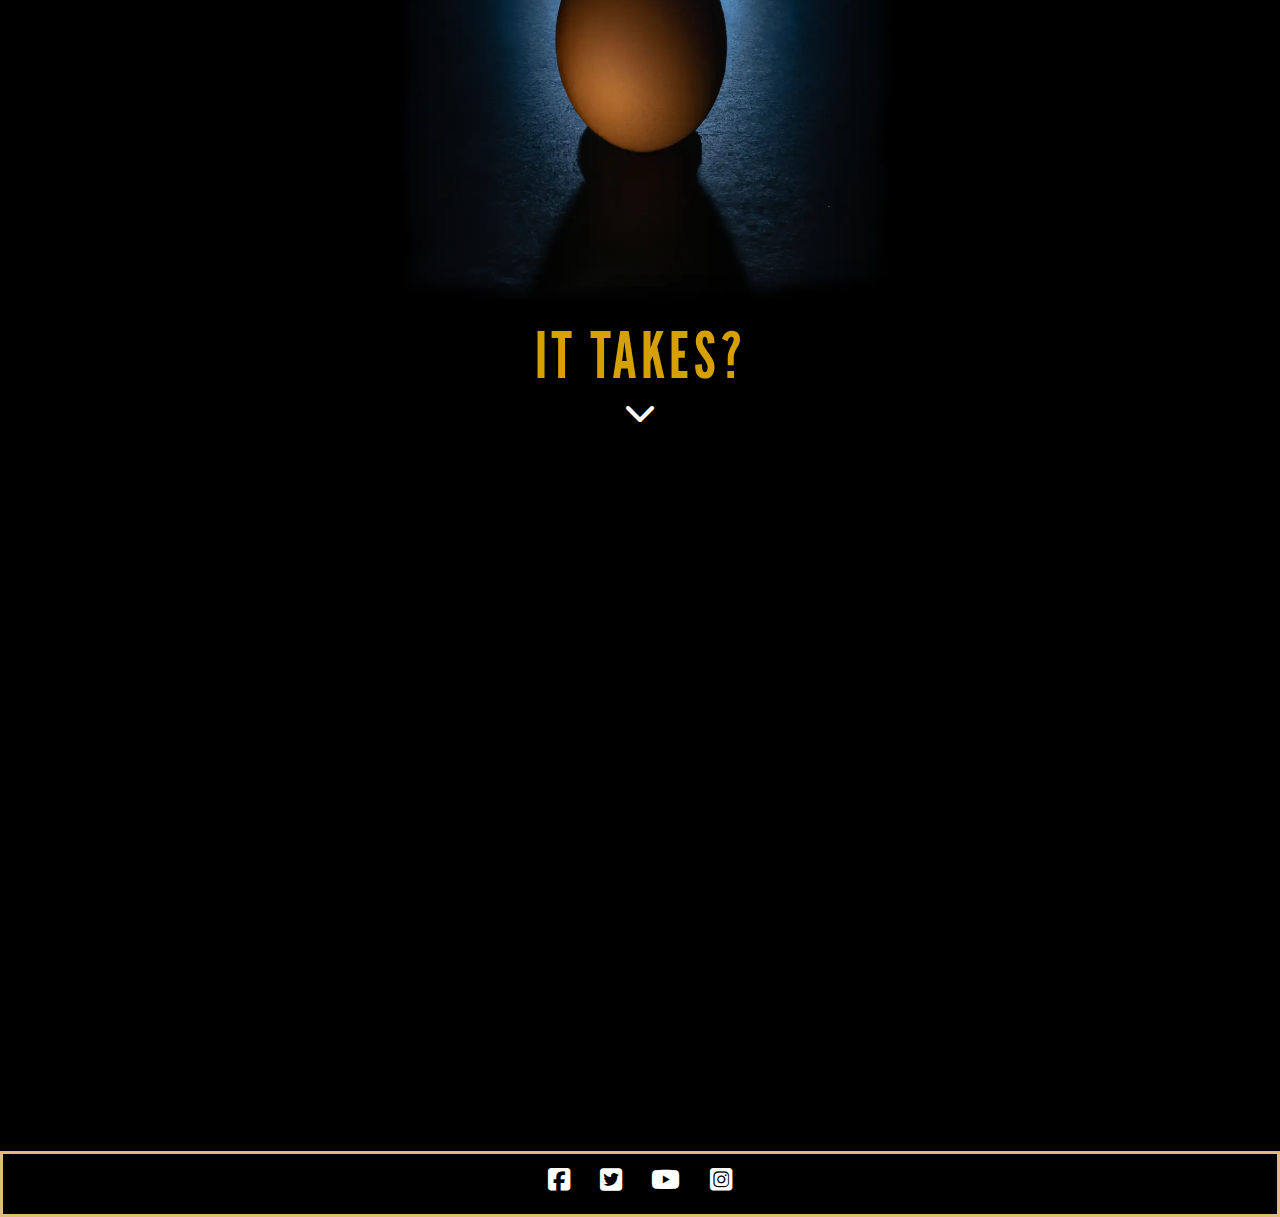
==== commit 516310d1: "Add aria labels to index page" ====
--- a/index.html
+++ b/index.html
@@ -14,13 +14,13 @@
 <body>
 <!-- 	Menu -->
   <header>
-		<a href="index.html">
+		<a href="index.html" aria-label="Home Page">
 			<img src="assets/images/left-logo-words.webp" id="left-logo" alt="Egg Champion Words Logo">
 		</a>
 		<nav>
 			<ul id="menu">
 				<li>
-					<a href="index.html"><img src="assets/images/right-logo.webp" alt="Logo" id="left-logo-mobile-view"></a>
+					<a href="index.html" aria-label="Home Page"><img src="assets/images/right-logo.webp" alt="Logo" id="left-logo-mobile-view"></a>
 				</li> 
 				<li>
 					<a href="news.html" aria-label="Go to our news page" class="not-active">News</a>
@@ -43,39 +43,39 @@
 		<div class="text-container">
 			<div id="big-egg-1-text">
 				<h1>Have They</h1>
-				<a id="chevron1" href="#big-egg-2"><i class="fa-solid fa-chevron-down"></i></a>
+				<a id="chevron1" href="#big-egg-2" aria-label="Scroll Down"><i class="fa-solid fa-chevron-down"></i></a>
 			</div>
 		</div>
 	</div>
 	<div id="big-egg-1-mobile-text">
 		<h1>Have They</h1>
-		<a id="chevron1-mobile" href="#big-egg-2"><i class="fa-solid fa-chevron-down"></i></a>
+		<a id="chevron1-mobile" href="#big-egg-2" aria-label="Scroll Down"><i class="fa-solid fa-chevron-down"></i></a>
 	</div>
 <!-- 	"Got What" -->
 	<div id="big-egg-2">
 		<div class="text-container">
 			<div id="big-egg-2-text">
 				<h1 id=”got-what” >Got What</h1>
-				<a id="chevron2" href="#big-egg-3"><i class="fa-solid fa-chevron-down"></i></a>
+				<a id="chevron2" href="#big-egg-3" aria-label="Scroll Down"><i class="fa-solid fa-chevron-down"></i></a>
 			</div>
 		</div>
 	</div>
 	<div id="big-egg-2-mobile-text">
 		<h1>Got What</h1>
-		<a id="chevron2-mobile" href="#big-egg-3"><i class="fa-solid fa-chevron-down"></i></a>
+		<a id="chevron2-mobile" href="#big-egg-3" aria-label="Scroll Down"><i class="fa-solid fa-chevron-down"></i></a>
 	</div>
 <!-- "It Takes" -->	
 	<div id="big-egg-3">
 		<div class="text-container">
 			<div id="big-egg-3-text">
 				<h1>It Takes?</h1>
-				<a id="chevron3" href="#video"><i class="fa-solid fa-chevron-down"></i></a>
+				<a id="chevron3" href="#video" aria-label="Scroll Down"><i class="fa-solid fa-chevron-down"></i></a>
 			</div>
 		</div>
 	</div>
 	<div id="big-egg-3-mobile-text">
 		<h1>It Takes?</h1>
-		<a id="chevron3-mobile" href="#video"><i class="fa-solid fa-chevron-down"></i></a>
+		<a id="chevron3-mobile" href="#video" aria-label="Scroll Down"><i class="fa-solid fa-chevron-down"></i></a>
 	</div>
 <!-- Video. Embed code taken from YouTube and then edited -->
 	<div class="iframe-container" id="video">	
@@ -84,10 +84,10 @@
 <!-- Footer -->
 	<footer>
 		<ul class="social-networks">
-			<li><a href="https://www.facebook.com" target="_blank"><i class="fa-brands fa-square-facebook"></i></a></li>
-			<li><a href="https://www.twitter.com" target="_blank"><i class="fa-brands fa-square-twitter"></i></a></li>
-			<li><a href="https://www.youtube.com/@egg_champion" target="_blank"><i class="fa-brands fa-youtube"></i></a></li>
-			<li><a href="https://www.instagram.com/eggchampion/" target="_blank"><i class="fa-brands fa-square-instagram"></i></a></li>
+			<li><a href="https://www.facebook.com" target="_blank" aria-label="Facebook"><i class="fa-brands fa-square-facebook"></i></a></li>
+			<li><a href="https://www.twitter.com" target="_blank" aria-label="Twitter"><i class="fa-brands fa-square-twitter"></i></a></li>
+			<li><a href="https://www.youtube.com/@egg_champion" target="_blank" aria-label="YouTube"><i class="fa-brands fa-youtube"></i></a></li>
+			<li><a href="https://www.instagram.com/eggchampion/" target="_blank" aria-label="Instagram"><i class="fa-brands fa-square-instagram"></i></a></li>
 		</ul>
 	</footer>
 </body>
--- a/assets/css/style.css
+++ b/assets/css/style.css
@@ -18,14 +18,9 @@
 	color: #D6A000;
 }
 
-p {
-	letter-spacing: 1px;
-	line-height: 35px;
-}
-
 /* ------------------------------ Misc ----------------------------------- */
 
-#menu a:hover, 
+a:hover, 
 #chevron1:hover, 
 #chevron2:hover, 
 #chevron3:hover, 
@@ -61,20 +56,12 @@
 	color:white;
 }
 
-#youtube-button:hover, li i:hover {
-	color: #FFD800;
-}
-
-.active {
+#youtube-button:hover {
 	color: #FFD800;
 }
 
 hr {
 	border: 1px solid #dfbc78;
-}
-
-#results, #shop-info, #article {
-	padding-top: 100px;
 }
 
 .page-intro {
@@ -117,10 +104,6 @@
 #menu a {
 	font-family: "League Gothic";
 	text-decoration: none;
-}
-
-#menu a:hover {
-	color: #FFD800;
 }
 
 .active {
@@ -145,7 +128,7 @@
 #right-logo {
 	height: 100px;
 	width: 100px;
-	background-image: url("assets/images/right-logo.webp");
+	background-image: url("../images/right-logo.webp");
 	background-repeat: no-repeat;
 	background-size: contain;
 	background-position: right top;
@@ -248,7 +231,7 @@
 
 #big-egg-1 {
 	height: 100vh;
-	background: url("assets/images/big-egg-1.webp") no-repeat center;
+	background: url("../images/big-egg-1.webp") no-repeat center;
 	background-size: cover;
 	overflow: hidden;
 	margin-top: 66px;
@@ -265,7 +248,7 @@
 
 #big-egg-2 {
 	height: 100vh;
-	background: url("assets/images/big-egg-2.webp") no-repeat center;
+	background: url("../images/big-egg-2.webp") no-repeat center;
 	background-size: contain;
 	overflow: hidden;
 }
@@ -277,7 +260,7 @@
 
 #big-egg-3 {
 	height: 100vh;
-	background: url("assets/images/big-egg-3.webp") no-repeat center;
+	background: url("../images/big-egg-3.webp") no-repeat center;
 	background-size: contain;
 	overflow: hidden;
 }
@@ -312,7 +295,7 @@
 
 #quiz-egg {
 	height: 100vh;
-	background: url("assets/images/quiz-egg.jpg") no-repeat left;
+	background: url("../images/quiz-egg.jpg") no-repeat left;
 	background-size: contain;
 	overflow: hidden;
 	margin-top: 66px;
@@ -320,7 +303,7 @@
 
 #egg-quiz {
 	margin-top: 40px;
-	background: url("assets/images/toast.webp") no-repeat center center;
+	background: url("../images/toast.webp") no-repeat center center;
 	background-color: #313131;
 	background-size: 60%;
 }
@@ -399,14 +382,14 @@
 
 #history-egg {
 	height: 100vh;
-	background: url("assets/images/history-egg.jpg") no-repeat left;
+	background: url("../images/history-egg.jpg") no-repeat left;
 	background-size: contain;
 	overflow: hidden;
 	margin-top: 66px;
 }
 
 #history-box {
-	background-image: url("assets/images/egg-timer.webp");
+	background-image: url("../images/egg-timer.webp");
 	background-repeat: no-repeat;
 	background-size: cover;
 	background-attachment: fixed;
@@ -428,10 +411,6 @@
 .article-text a{
 	text-decoration: underline; 
 	color: #A8ACAD;
-}
-
-a:hover {
-	color: #FFD800;
 }
 
 /* Partly taken from https://css-tricks.com/snippets/css/simple-and-nice-blockquote-styling/ and http://www.java2s.com/Code/HTMLCSS/Tags/borderforblockquote.htm*/
@@ -484,14 +463,14 @@
 
 #shop-egg {
 	height: 100vh;
-	background: url("assets/images/shop-egg.jpg") no-repeat left;
+	background: url("../images/shop-egg.jpg") no-repeat left;
 	background-size: contain;
 	overflow: hidden;
 	margin-top: 66px;
 }
 
 #shop-box {
-	background-image: url("assets/images/feet.webp");
+	background-image: url("../images/feet.webp");
 	background-repeat: no-repeat;
 	background-size: contain;
 	background-position: center right;
@@ -547,7 +526,7 @@
 
 #news-egg {
 	height: 100vh;
-	background: url("assets/images/news-egg.jpg") no-repeat left;
+	background: url("../images/news-egg.jpg") no-repeat left;
 	background-size: contain;
 	overflow: hidden;
 	margin-top: 66px;
@@ -560,12 +539,12 @@
 }
 
 .vs-background {
-	background: url("assets/images/vs-background.webp") no-repeat center;
+	background: url("../images/vs-background.webp") no-repeat center;
 	background-size: cover;
 }
 
 #vs-background-flipped {
-	background: url("assets/images/vs-background-flipped.webp") no-repeat center;
+	background: url("../images/vs-background-flipped.webp") no-repeat center;
 	background-size: cover;
 }
 
@@ -675,11 +654,8 @@
 
 /* ------------------------ Mobiles / Tablets ----------------------------- */
 
+/* Index Page */
 @media screen and (min-width: 1366px) and (max-width: 1618px) {
-	#quiz-egg-text, #history-egg-text, #shop-egg-text, #news-egg-text {
-	  left: 75%;
-	}
-
 	#big-egg-1-text {
 		left: 85%;
 	}
@@ -693,23 +669,27 @@
 	}
 }
 
-@media screen and (max-width: 1365px) {
-	#big-egg-1, #big-egg-2, #big-egg-3, #history-egg, #shop-egg, #news-egg, #quiz-egg {
+@media screen and (min-width: 944px) and (max-width: 1317px) { 
+	#big-egg-1, #big-egg-2, #big-egg-3, .container {
+	  height: 70vw;
+  }
+
+  #big-egg-1-text, #big-egg-2-text, #big-egg-3-text {
+	  position: static;
+	  text-align: center;
+	  font-size: 400%;
+  }
+}
+
+@media screen and (max-width: 1317px) {
+	#big-egg-1, #big-egg-2, #big-egg-3 {
 		height: 60vh;
 		background-position: center center;
 	}
-	
-	.margin-bottom {
-		margin-bottom: 0;
-	}
 
 	#big-egg-1-text, 
 	#big-egg-2-text, 
-	#big-egg-3-text, 
-	#history-egg-text, 
-	#news-egg-text, 
-	#quiz-egg-text, 
-	#shop-egg-text {
+	#big-egg-3-text {
 		display: none;
 	}
 
@@ -720,6 +700,53 @@
 		text-transform: uppercase;
 		text-align: center;
 	}
+}
+
+@media screen and (max-width: 944px) {
+	#big-egg-1, #big-egg-2, #big-egg-3 {
+		height: 100vw;
+	}
+
+	#big-egg-1-text, #big-egg-2-text, #big-egg-3-text {
+		position: static;
+		text-align: center;
+		font-size: 200%;
+	}
+}
+
+@media screen and (max-width: 689px) {
+	#big-egg-2, #big-egg-3 {
+		background-size: cover;
+	}
+}
+/* ---------- */
+
+@media screen and (min-width: 1366px) and (max-width: 1618px) {
+	#quiz-egg-text, #history-egg-text, #shop-egg-text, #news-egg-text {
+	  left: 75%;
+	}
+
+	#history-box {
+		width: 70%;
+	}
+}
+
+@media screen and (max-width: 1365px) {
+	#history-egg, #shop-egg, #news-egg, #quiz-egg {
+		height: 60vh;
+		background-position: center center;
+	}
+	
+	.margin-bottom {
+		margin-bottom: 0;
+	}
+
+	#history-egg-text, 
+	#news-egg-text, 
+	#quiz-egg-text, 
+	#shop-egg-text {
+		display: none;
+	}
 
 	#shop-box {
 	  	margin: 0;
@@ -735,14 +762,41 @@
 		padding: 0 30px;
 	}
 
-	/* Quiz */
-
 	#egg-quiz {
 		background-size: cover;
 	}
 }
 
-@media screen and (max-width: 912px) {
+/* Shop Page Merch Images */
+@media screen and (max-width: 1755px) {
+	.column {
+		float: none;
+  		width: 100%;
+		text-align: center;
+		line-height:150%;
+		padding: 50px 0;
+	}
+
+	.row {
+		padding: 50px 0;
+	}
+
+	.zazzle-image {
+		width: 30vw;
+	}
+}
+
+@media screen and (max-width: 1530px) {
+	.zazzle-image {
+		width: 40vw;
+	}
+}
+
+@media screen and (max-width: 915px) {
+	.zazzle-image {
+		width: 60vw;
+	}
+
 	.column {
 		float: none;
   		width: 100%;
@@ -751,16 +805,18 @@
 		padding: 20px 0;
 	}
 
-	.zazzle-image {
-		width: 70vw;
-	}
+	.row {
+		padding: 20px 0;
+	}
+}
+
 
 /* 	Page title image and text for news, shop, quiz & history */
-	
+@media screen and (max-width: 1188px) {
 	.title-text {
 		position: static;
 		margin: 0 auto;
-		font-size: 150%;
+		font-size: 200%;
 		white-space: normal;
 	}
 
@@ -770,7 +826,7 @@
 	}
 
 	.title-img-size {
-		width: 60vw;
+		width: 50vw;
 		height: auto;
 	}
 
@@ -789,7 +845,6 @@
 	#history-title-text, #egg-quiz-title-text, #news-title-text, #shop-title-text {
 		margin-left: 0;
 	}
-
 }
 
 /* For tablet view of News Page*/
@@ -919,11 +974,6 @@
 		margin-left: 15px;
 	}
 
-	/* 	Index */
-	#big-egg-2, #big-egg-3 {
-		background-size: cover;
-	}
-
 	/* 	History */
 	#article {
 		padding: 6px 6px;
@@ -977,16 +1027,6 @@
 }
 
 @media screen and (min-width: 944px) and (max-width: 1417px) { 
-  	#big-egg-1, #big-egg-2, #big-egg-3, .container {
-		height: 70vw;
-	}
-
-	#big-egg-1-text, #big-egg-2-text, #big-egg-3-text {
-		position: static;
-		text-align: center;
-		font-size: 400%;
-	}
-
 	#egg-quiz {
 		background-size: cover;
 	}
@@ -1011,11 +1051,11 @@
 		margin-left: 15px;
 	}
 	
-	#big-egg-1, #big-egg-2, #big-egg-3, .container {
+	.container {
 		height: 100vw;
 	}
 
-	#big-egg-1-text, #big-egg-2-text, #big-egg-3-text, #history-egg-text, #shop-egg-text {
+	#history-egg-text, #shop-egg-text {
 		position: static;
 		text-align: center;
 		font-size: 200%;
